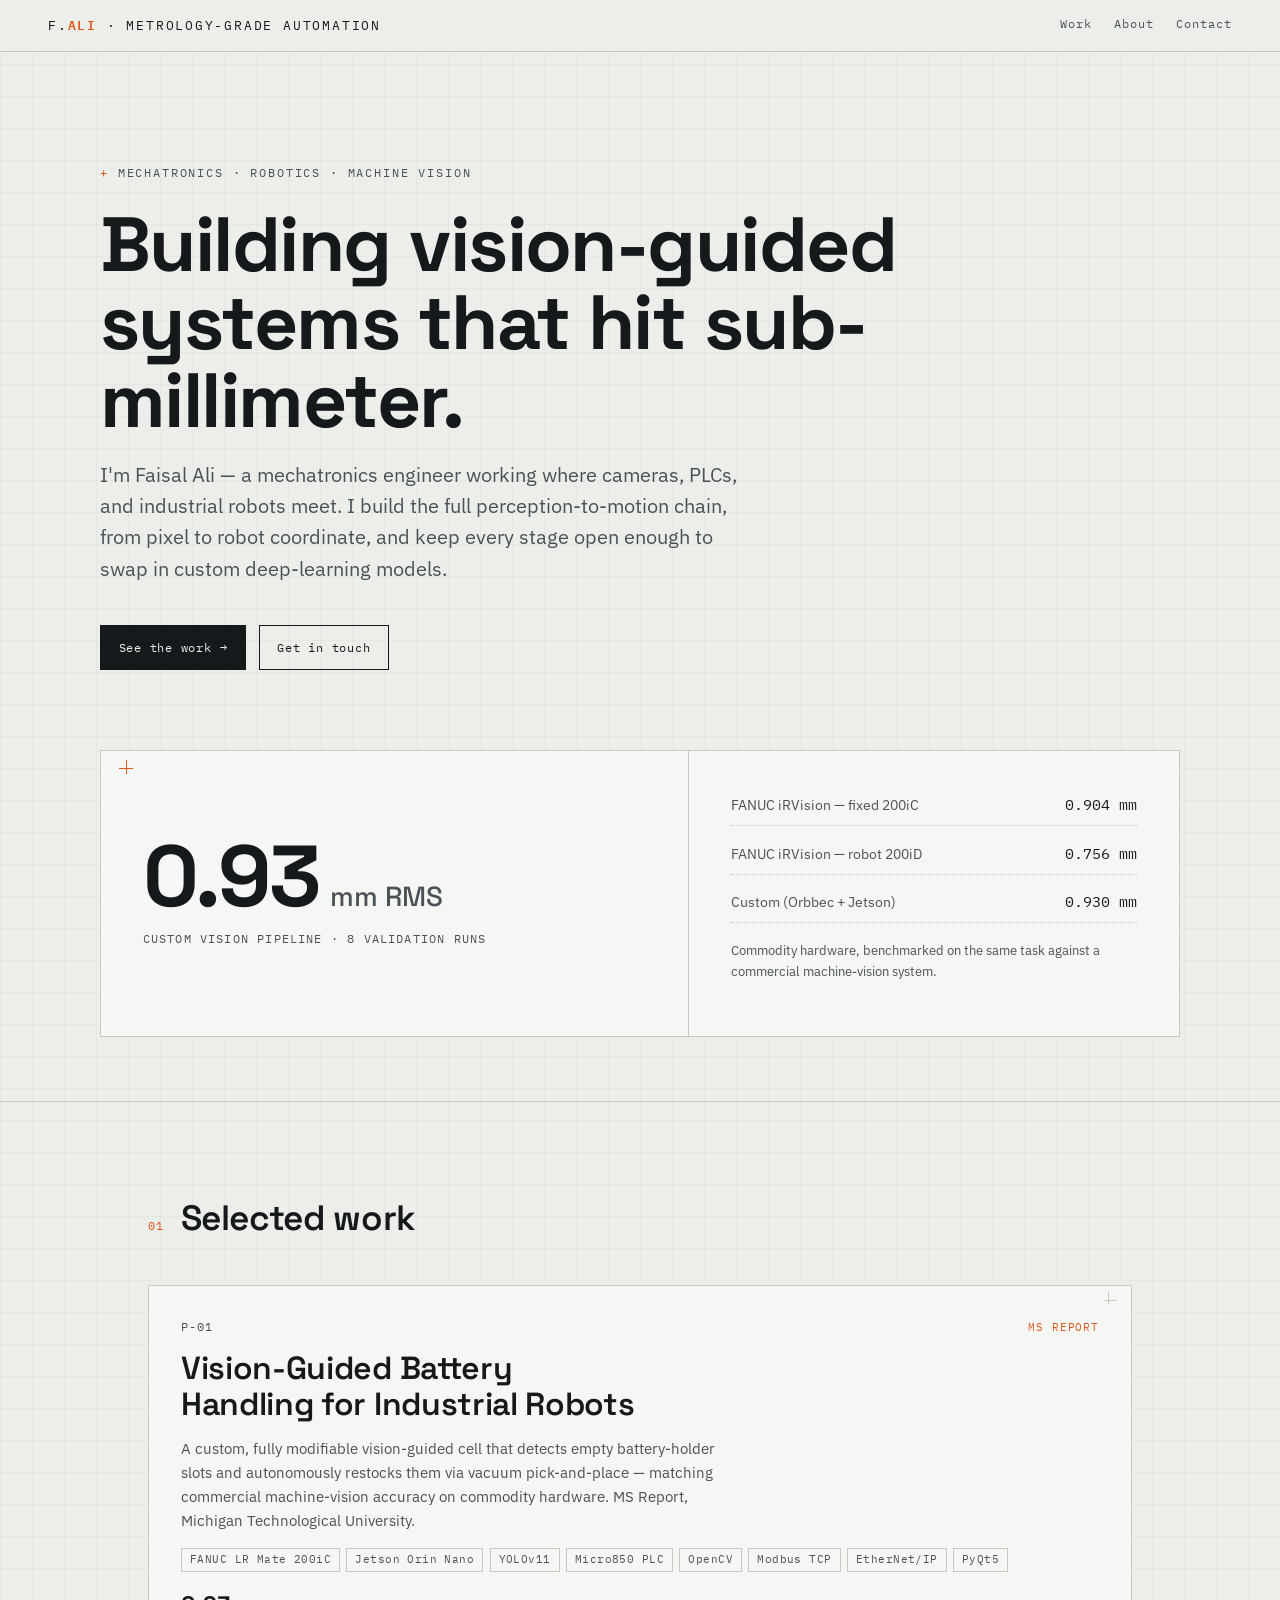
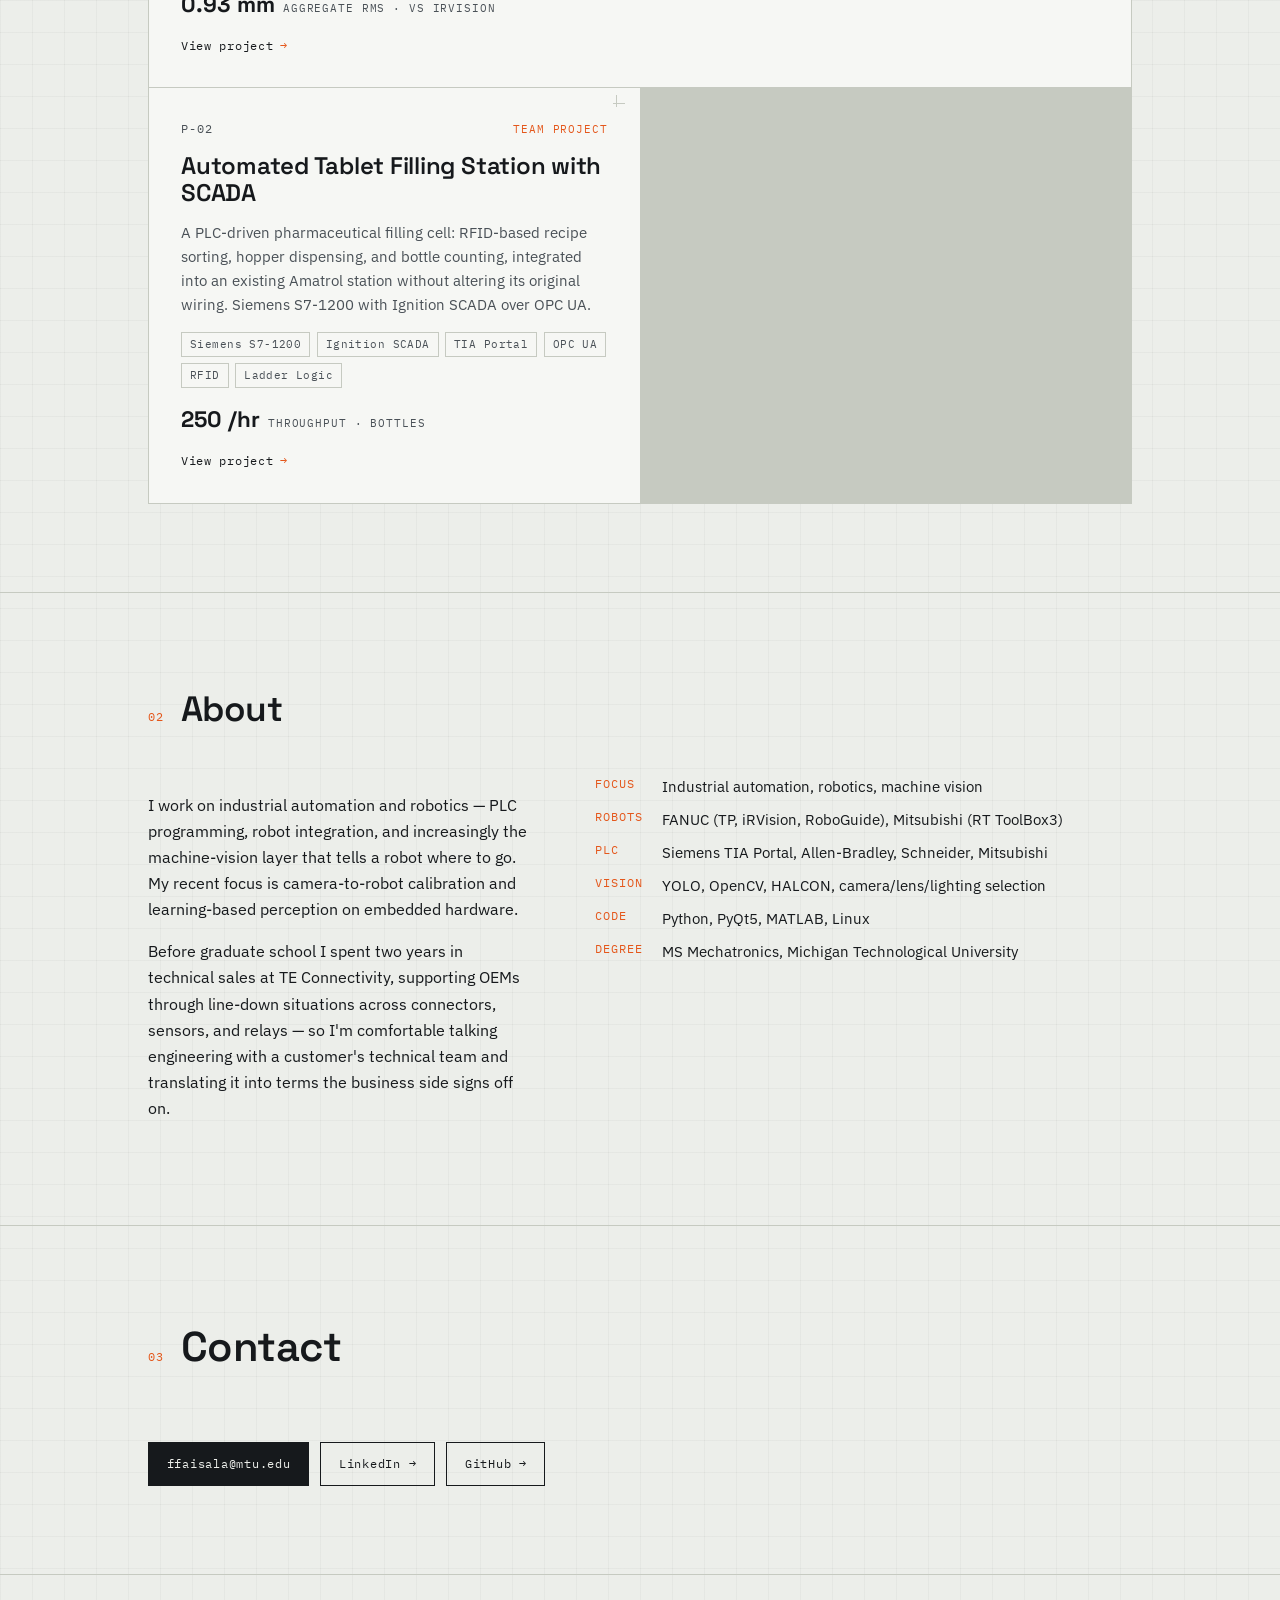
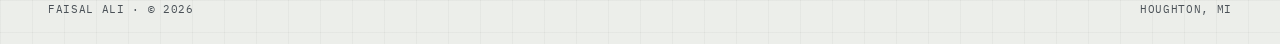
==== index.html @ 86707f30 "Add files via upload" ====
<!DOCTYPE html>
<html lang="en">
<head>
<meta charset="UTF-8">
<meta name="viewport" content="width=device-width, initial-scale=1.0">
<title>Faisal Ali — Automation &amp; Machine Vision Engineer</title>
<meta name="description" content="Faisal Ali — mechatronics engineer working in industrial automation, robotics, and machine vision. Projects, write-ups, and results.">
<link rel="preconnect" href="https://fonts.googleapis.com">
<link rel="preconnect" href="https://fonts.gstatic.com" crossorigin>
<link href="https://fonts.googleapis.com/css2?family=IBM+Plex+Mono:wght@400;500;600&family=IBM+Plex+Sans:wght@400;500;600&family=Space+Grotesk:wght@500;600;700&display=swap" rel="stylesheet">
<link rel="stylesheet" href="style.css">
</head>
<body>

<header class="topbar">
  <span class="mark">F.<b>ALI</b> · METROLOGY-GRADE AUTOMATION</span>
  <nav>
    <a href="#work">Work</a>
    <a href="#about">About</a>
    <a href="#contact">Contact</a>
  </nav>
</header>

<main>
  <!-- ============================ HERO ============================ -->
  <section class="hero wrap">
    <div class="label eyebrow"><span class="tick">+</span> MECHATRONICS · ROBOTICS · MACHINE VISION</div>
    <h1>Building vision-guided systems that hit sub-millimeter.</h1>
    <p class="lede">
      I'm Faisal Ali — a mechatronics engineer working where cameras, PLCs, and
      industrial robots meet. I build the full perception-to-motion chain, from
      pixel to robot coordinate, and keep every stage open enough to swap in
      custom deep-learning models.
    </p>
    <div class="hero-actions">
      <a class="btn primary" href="#work">See the work <span>&rarr;</span></a>
      <a class="btn" href="#contact">Get in touch</a>
    </div>

    <!-- metrology callout: the flagship result as a readout -->
    <div class="callout">
      <div class="figure">
        <div class="val">0.93<small>mm RMS</small></div>
        <div class="cap">Custom vision pipeline · 8 validation runs</div>
      </div>
      <div class="compare">
        <div class="row"><span class="k">FANUC iRVision — fixed 200iC</span><span class="v">0.904 mm</span></div>
        <div class="row"><span class="k">FANUC iRVision — robot 200iD</span><span class="v">0.756 mm</span></div>
        <div class="row"><span class="k">Custom (Orbbec + Jetson)</span><span class="v">0.930 mm</span></div>
        <p class="note">Commodity hardware, benchmarked on the same task against a commercial machine-vision system.</p>
      </div>
    </div>
  </section>

  <!-- ============================ WORK ============================ -->
  <section class="section" id="work">
    <div class="wrap">
      <div class="section-head">
        <span class="idx">01</span>
        <h2>Selected work</h2>
      </div>
      <div class="grid" id="project-grid"><!-- rendered by app.js --></div>
    </div>
  </section>

  <!-- ============================ ABOUT ============================ -->
  <section class="section" id="about">
    <div class="wrap">
      <div class="section-head">
        <span class="idx">02</span>
        <h2>About</h2>
      </div>
      <div class="about">
        <div class="who">
          <p>
            I work on industrial automation and robotics — PLC programming,
            robot integration, and increasingly the machine-vision layer that
            tells a robot where to go. My recent focus is camera-to-robot
            calibration and learning-based perception on embedded hardware.
          </p>
          <p>
            Before graduate school I spent two years in technical sales at TE
            Connectivity, supporting OEMs through line-down situations across
            connectors, sensors, and relays — so I'm comfortable talking
            engineering with a customer's technical team and translating it into
            terms the business side signs off on.
          </p>
        </div>
        <dl>
          <dt>Focus</dt><dd>Industrial automation, robotics, machine vision</dd>
          <dt>Robots</dt><dd>FANUC (TP, iRVision, RoboGuide), Mitsubishi (RT ToolBox3)</dd>
          <dt>PLC</dt><dd>Siemens TIA Portal, Allen-Bradley, Schneider, Mitsubishi</dd>
          <dt>Vision</dt><dd>YOLO, OpenCV, HALCON, camera/lens/lighting selection</dd>
          <dt>Code</dt><dd>Python, PyQt5, MATLAB, Linux</dd>
          <dt>Degree</dt><dd>MS Mechatronics, Michigan Technological University</dd>
        </dl>
      </div>
    </div>
  </section>

  <!-- ============================ CONTACT ============================ -->
  <section class="section contact" id="contact">
    <div class="wrap">
      <div class="section-head">
        <span class="idx">03</span>
        <h2>Contact</h2>
      </div>
      <div class="links">
        <a class="btn primary" href="mailto:ffaisala@mtu.edu">ffaisala@mtu.edu</a>
        <a class="btn" href="https://www.linkedin.com/in/faisalali0801" target="_blank" rel="noopener">LinkedIn &rarr;</a>
        <a class="btn" href="https://github.com/faisalali0801" target="_blank" rel="noopener">GitHub &rarr;</a>
      </div>
    </div>
  </section>
</main>

<footer class="foot">
  <span>FAISAL ALI · © 2026</span>
  <span>HOUGHTON, MI</span>
</footer>

<script src="app.js"></script>
</body>
</html>
---- style.css ----
/* =====================================================================
   Faisal Ali — Portfolio
   Design language: coordinate metrology. Calibration-grid ground,
   detected-feature crosshairs, monospace data readouts. One accent.
   ===================================================================== */

:root {
  --paper:      #ECEEEA;   /* cool engineering-paper ground */
  --paper-2:    #E3E6E0;   /* slightly deeper panel */
  --ink:        #16191C;   /* near-black text */
  --ink-soft:   #4A5157;   /* secondary text */
  --hair:       #C6CAC1;   /* hairline / grid rule */
  --signal:     #E4571B;   /* single accent — active/signal orange */
  --white:      #F6F7F4;

  --mono: "IBM Plex Mono", ui-monospace, "SFMono-Regular", Menlo, monospace;
  --sans: "IBM Plex Sans", system-ui, -apple-system, sans-serif;
  --display: "Space Grotesk", var(--sans);

  --wrap: 1080px;
  --gutter: clamp(1.25rem, 4vw, 3rem);
}

* { box-sizing: border-box; }

html { scroll-behavior: smooth; }
@media (prefers-reduced-motion: reduce) { html { scroll-behavior: auto; } }

body {
  margin: 0;
  font-family: var(--sans);
  color: var(--ink);
  background-color: var(--paper);
  /* calibration-grid ground: two hairline scales */
  background-image:
    linear-gradient(to right,  rgba(22,25,28,0.035) 1px, transparent 1px),
    linear-gradient(to bottom, rgba(22,25,28,0.035) 1px, transparent 1px);
  background-size: 32px 32px;
  line-height: 1.6;
  -webkit-font-smoothing: antialiased;
}

.wrap { max-width: var(--wrap); margin: 0 auto; padding: 0 var(--gutter); }

a { color: inherit; }

/* ---- utility: mono label / eyebrow ---- */
.label {
  font-family: var(--mono);
  font-size: 0.72rem;
  letter-spacing: 0.16em;
  text-transform: uppercase;
  color: var(--ink-soft);
}
.label .tick { color: var(--signal); }

/* =====================================================================
   TOP BAR
   ===================================================================== */
.topbar {
  position: sticky; top: 0; z-index: 50;
  display: flex; align-items: center; justify-content: space-between;
  padding: 0.9rem var(--gutter);
  border-bottom: 1px solid var(--hair);
  background: rgba(236,238,234,0.82);
  backdrop-filter: blur(6px);
}
.topbar .mark {
  font-family: var(--mono);
  font-size: 0.8rem; letter-spacing: 0.14em; text-transform: uppercase;
}
.topbar .mark b { color: var(--signal); font-weight: 600; }
.topbar nav { display: flex; gap: 1.4rem; }
.topbar nav a {
  font-family: var(--mono); font-size: 0.75rem;
  letter-spacing: 0.08em; text-decoration: none; color: var(--ink-soft);
  padding-bottom: 2px; border-bottom: 1px solid transparent;
}
.topbar nav a:hover { color: var(--ink); border-color: var(--signal); }
@media (max-width: 620px) { .topbar nav { display: none; } }

/* =====================================================================
   HERO — the thesis: sub-mm custom vision matching a commercial system
   ===================================================================== */
.hero { padding: clamp(3.5rem, 9vw, 7rem) 0 clamp(2.5rem, 6vw, 4rem); }
.hero .eyebrow { margin-bottom: 1.4rem; }
.hero h1 {
  font-family: var(--display);
  font-weight: 700;
  font-size: clamp(2.4rem, 6.4vw, 4.8rem);
  line-height: 1.02;
  letter-spacing: -0.02em;
  margin: 0 0 1.2rem;
  max-width: 16ch;
}
.hero .lede {
  font-size: clamp(1.02rem, 1.6vw, 1.22rem);
  color: var(--ink-soft);
  max-width: 54ch;
  margin: 0 0 2.6rem;
}
.hero-actions { display: flex; gap: 0.8rem; flex-wrap: wrap; }

.btn {
  font-family: var(--mono); font-size: 0.78rem;
  letter-spacing: 0.06em; text-decoration: none;
  padding: 0.7rem 1.1rem; border: 1px solid var(--ink);
  display: inline-flex; align-items: center; gap: 0.5rem;
  transition: background .15s ease, color .15s ease;
}
.btn:hover { background: var(--ink); color: var(--paper); }
.btn.primary { background: var(--ink); color: var(--paper); border-color: var(--ink); }
.btn.primary:hover { background: var(--signal); border-color: var(--signal); }

/* metrology callout: the flagship measurement, framed like a readout */
.callout {
  margin-top: clamp(3rem, 7vw, 5rem);
  border: 1px solid var(--hair);
  background: var(--white);
  display: grid;
  grid-template-columns: 1.2fr 1fr;
}
@media (max-width: 720px) { .callout { grid-template-columns: 1fr; } }

.callout .figure {
  position: relative;
  padding: clamp(1.6rem, 4vw, 2.6rem);
  border-right: 1px solid var(--hair);
  display: flex; flex-direction: column; justify-content: center;
  min-height: 210px;
}
@media (max-width: 720px) { .callout .figure { border-right: none; border-bottom: 1px solid var(--hair); } }

.callout .figure .val {
  font-family: var(--display); font-weight: 700;
  font-size: clamp(3.2rem, 9vw, 5.4rem); line-height: 0.9;
  letter-spacing: -0.03em;
}
.callout .figure .val small { font-size: 0.32em; font-weight: 500; color: var(--ink-soft); margin-left: 0.4em; letter-spacing: 0; }
.callout .figure .cap { font-family: var(--mono); font-size: 0.74rem; letter-spacing: 0.1em; text-transform: uppercase; color: var(--ink-soft); margin-top: 0.9rem; }

/* crosshair on the measurement, like a detected feature */
.callout .figure::before,
.callout .figure::after {
  content: ""; position: absolute; background: var(--signal);
}
.callout .figure::before { top: 1.1rem; left: 1.1rem; width: 14px; height: 1px; }
.callout .figure::after  { top: 0.6rem; left: 1.55rem; width: 1px; height: 14px; }

.callout .compare { padding: clamp(1.6rem, 4vw, 2.6rem); display: flex; flex-direction: column; justify-content: center; gap: 0.9rem; }
.callout .compare .row { display: flex; align-items: baseline; justify-content: space-between; gap: 1rem; border-bottom: 1px dotted var(--hair); padding-bottom: 0.55rem; }
.callout .compare .row:last-child { border-bottom: none; }
.callout .compare .row .k { font-size: 0.9rem; color: var(--ink-soft); }
.callout .compare .row .v { font-family: var(--mono); font-size: 0.95rem; }
.callout .compare .note { font-size: 0.8rem; color: var(--ink-soft); margin-top: 0.2rem; }

/* =====================================================================
   SECTION SCAFFOLD
   ===================================================================== */
.section { padding: clamp(3rem, 8vw, 5.5rem) 0; border-top: 1px solid var(--hair); }
.section-head { display: flex; align-items: baseline; gap: 1rem; margin-bottom: 2.4rem; }
.section-head .idx { font-family: var(--mono); font-size: 0.78rem; color: var(--signal); letter-spacing: 0.1em; }
.section-head h2 { font-family: var(--display); font-weight: 600; font-size: clamp(1.5rem, 3.4vw, 2.2rem); letter-spacing: -0.01em; margin: 0; }

/* =====================================================================
   PROJECT GRID  (rendered from app.js)
   ===================================================================== */
.grid { display: grid; grid-template-columns: repeat(2, 1fr); gap: 1px; background: var(--hair); border: 1px solid var(--hair); }
@media (max-width: 680px) { .grid { grid-template-columns: 1fr; } }

.card {
  position: relative;
  background: var(--white);
  padding: clamp(1.4rem, 3vw, 2rem);
  display: flex; flex-direction: column; gap: 0.9rem;
  text-decoration: none; color: inherit;
  min-height: 230px;
  transition: background .15s ease;
}
a.card:hover { background: var(--paper); }
.card.featured { grid-column: 1 / -1; }

/* corner crosshair ticks — detected-feature marker */
.card::before, .card::after {
  content: ""; position: absolute; top: 0.9rem; right: 0.9rem;
  background: var(--hair);
}
.card::before { width: 12px; height: 1px; }
.card::after  { top: 0.4rem; right: 1.4rem; width: 1px; height: 12px; }
a.card:hover::before, a.card:hover::after { background: var(--signal); }

.card .cardtop { display: flex; align-items: center; justify-content: space-between; gap: 1rem; }
.card .pid { font-family: var(--mono); font-size: 0.72rem; letter-spacing: 0.1em; color: var(--ink-soft); }
.card .status { font-family: var(--mono); font-size: 0.66rem; letter-spacing: 0.08em; text-transform: uppercase; color: var(--signal); }

.card h3 { font-family: var(--display); font-weight: 600; font-size: clamp(1.15rem, 2.4vw, 1.5rem); line-height: 1.12; margin: 0; letter-spacing: -0.01em; }
.card.featured h3 { font-size: clamp(1.4rem, 3.2vw, 2rem); max-width: 22ch; }
.card p { margin: 0; color: var(--ink-soft); font-size: 0.94rem; max-width: 60ch; }

.card .metric { margin-top: auto; display: flex; align-items: baseline; gap: 0.5rem; }
.card .metric .m-val { font-family: var(--display); font-weight: 700; font-size: 1.4rem; }
.card .metric .m-lab { font-family: var(--mono); font-size: 0.68rem; letter-spacing: 0.08em; text-transform: uppercase; color: var(--ink-soft); }

.tags { display: flex; flex-wrap: wrap; gap: 0.4rem; }
.tags span { font-family: var(--mono); font-size: 0.66rem; letter-spacing: 0.04em; color: var(--ink-soft); border: 1px solid var(--hair); padding: 0.18rem 0.5rem; }

.card .go { font-family: var(--mono); font-size: 0.72rem; letter-spacing: 0.06em; color: var(--ink); display: inline-flex; align-items: center; gap: 0.4rem; }
.card .go .arw { color: var(--signal); transition: transform .15s ease; }
a.card:hover .go .arw { transform: translateX(4px); }

/* reveal on scroll */
.reveal { opacity: 0; transform: translateY(14px); transition: opacity .5s ease, transform .5s ease; }
.reveal.in { opacity: 1; transform: none; }
@media (prefers-reduced-motion: reduce) { .reveal { opacity: 1; transform: none; transition: none; } }

/* =====================================================================
   ABOUT
   ===================================================================== */
.about { display: grid; grid-template-columns: 1fr 1.4fr; gap: clamp(1.5rem, 5vw, 4rem); }
@media (max-width: 720px) { .about { grid-template-columns: 1fr; } }
.about .who p { font-size: 1.02rem; }
.about .who p + p { margin-top: 1rem; }
.about dl { margin: 0; display: grid; grid-template-columns: auto 1fr; gap: 0.55rem 1.2rem; align-content: start; }
.about dt { font-family: var(--mono); font-size: 0.72rem; letter-spacing: 0.08em; text-transform: uppercase; color: var(--signal); white-space: nowrap; }
.about dd { margin: 0; font-size: 0.94rem; }

/* =====================================================================
   CONTACT / FOOTER
   ===================================================================== */
.contact { text-align: left; }
.contact h2 { font-family: var(--display); font-weight: 600; font-size: clamp(1.6rem, 4vw, 2.6rem); margin: 0 0 1.4rem; letter-spacing: -0.01em; }
.contact .links { display: flex; flex-wrap: wrap; gap: 0.7rem; }

footer.foot { border-top: 1px solid var(--hair); padding: 1.6rem var(--gutter); display: flex; justify-content: space-between; flex-wrap: wrap; gap: 0.6rem; }
footer.foot span { font-family: var(--mono); font-size: 0.7rem; letter-spacing: 0.06em; color: var(--ink-soft); }

/* =====================================================================
   PROJECT DETAIL PAGE
   ===================================================================== */
.detail-hero { padding: clamp(3rem, 8vw, 5rem) 0 clamp(1.5rem, 4vw, 2.5rem); }
.back { font-family: var(--mono); font-size: 0.74rem; letter-spacing: 0.06em; text-decoration: none; color: var(--ink-soft); display: inline-flex; gap: 0.4rem; align-items: center; margin-bottom: 2rem; }
.back:hover { color: var(--signal); }
.detail-hero h1 { font-family: var(--display); font-weight: 700; font-size: clamp(2rem, 5.4vw, 3.6rem); line-height: 1.04; letter-spacing: -0.02em; margin: 0.6rem 0 1rem; max-width: 20ch; }
.detail-hero .sub { font-size: clamp(1rem, 1.6vw, 1.18rem); color: var(--ink-soft); max-width: 60ch; }

.specbar { display: grid; grid-template-columns: repeat(4, 1fr); gap: 1px; background: var(--hair); border: 1px solid var(--hair); margin: 2.4rem 0; }
@media (max-width: 620px) { .specbar { grid-template-columns: repeat(2, 1fr); } }
.specbar .cell { background: var(--white); padding: 1.1rem 1.2rem; }
.specbar .cell .k { font-family: var(--mono); font-size: 0.66rem; letter-spacing: 0.08em; text-transform: uppercase; color: var(--ink-soft); display: block; margin-bottom: 0.4rem; }
.specbar .cell .v { font-family: var(--display); font-weight: 600; font-size: 1.15rem; }

.prose { max-width: 68ch; }
.prose h2 { font-family: var(--display); font-weight: 600; font-size: clamp(1.3rem, 3vw, 1.7rem); letter-spacing: -0.01em; margin: 2.6rem 0 0.9rem; display: flex; align-items: baseline; gap: 0.7rem; }
.prose h2 .n { font-family: var(--mono); font-size: 0.72rem; color: var(--signal); }
.prose p { margin: 0 0 1rem; color: #23282d; }
.prose ul { margin: 0 0 1rem; padding-left: 0; list-style: none; }
.prose ul li { position: relative; padding-left: 1.4rem; margin-bottom: 0.6rem; color: #23282d; }
.prose ul li::before { content: "+"; position: absolute; left: 0; color: var(--signal); font-family: var(--mono); }
.prose .stack { font-family: var(--mono); font-size: 0.9rem; background: var(--white); border: 1px solid var(--hair); padding: 1rem 1.2rem; overflow-x: auto; white-space: pre-wrap; }
.prose strong { font-weight: 600; }

.detail-foot { margin-top: 3rem; }
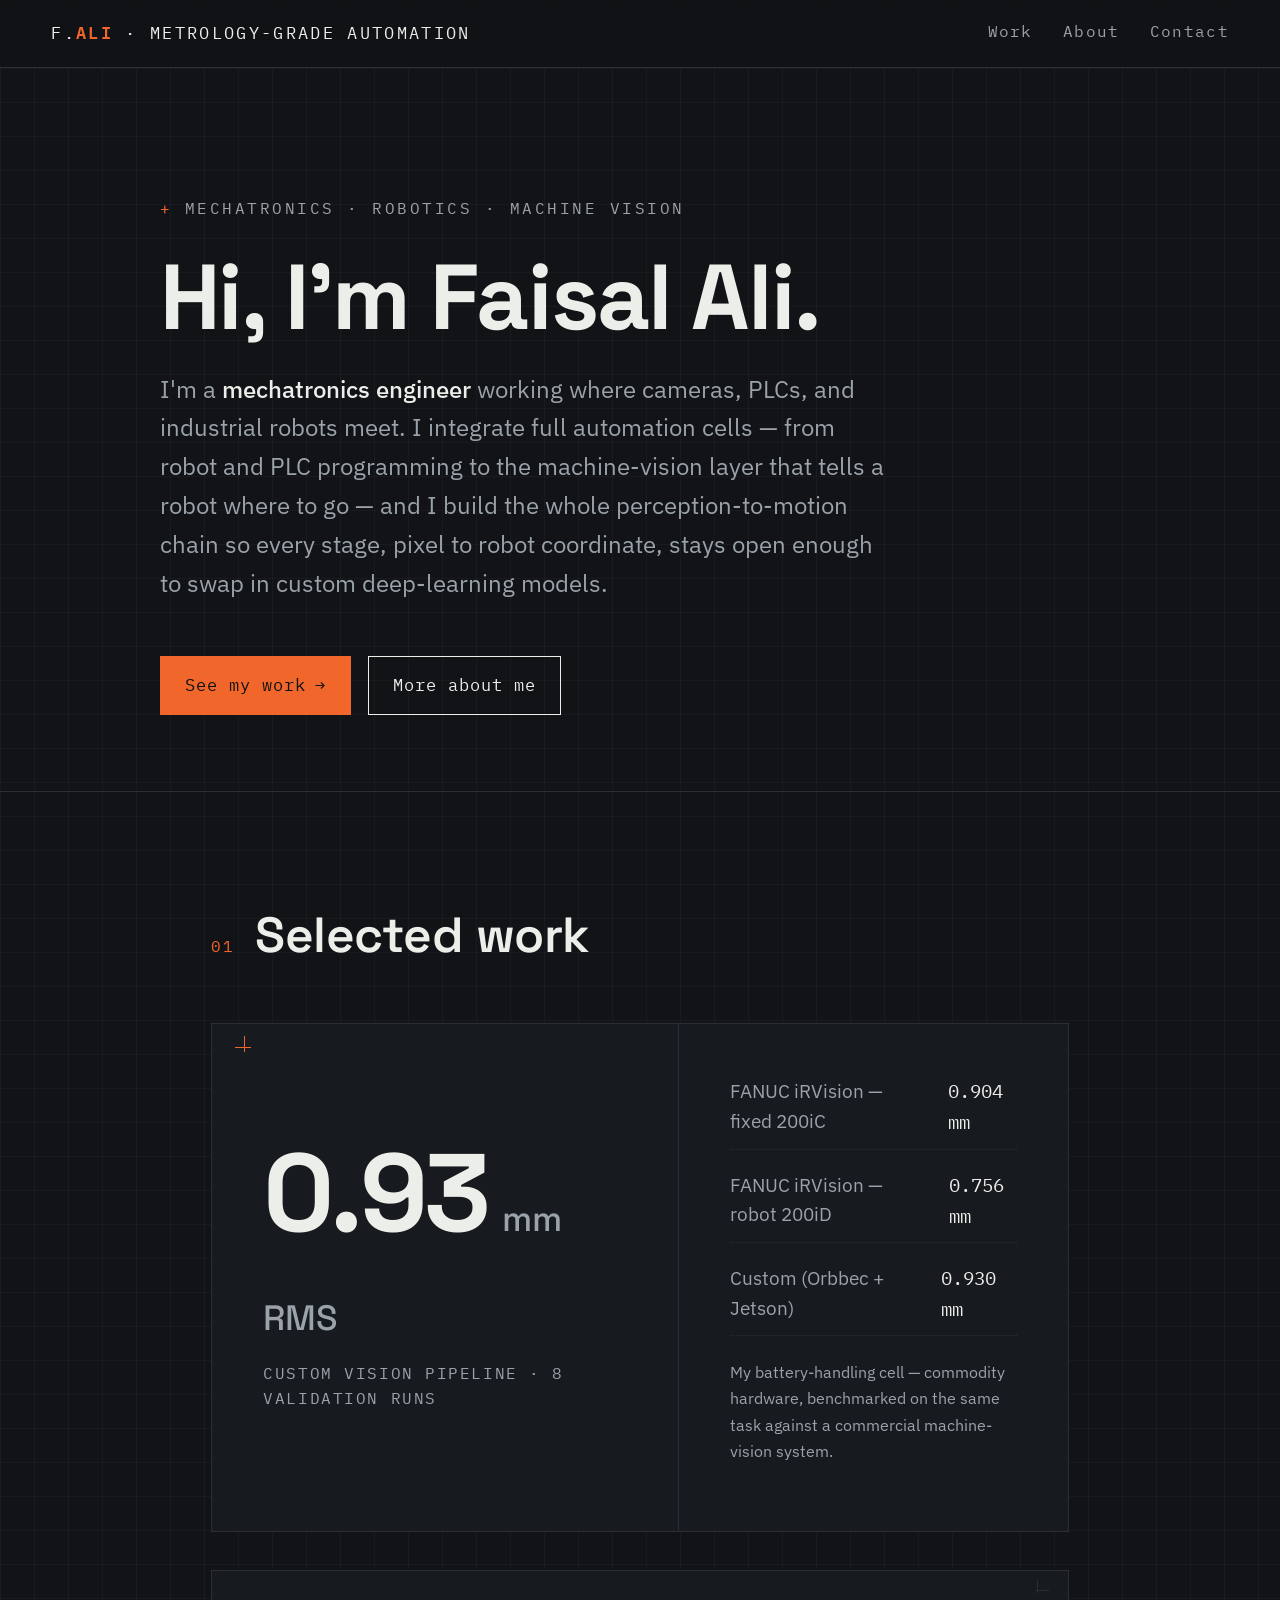
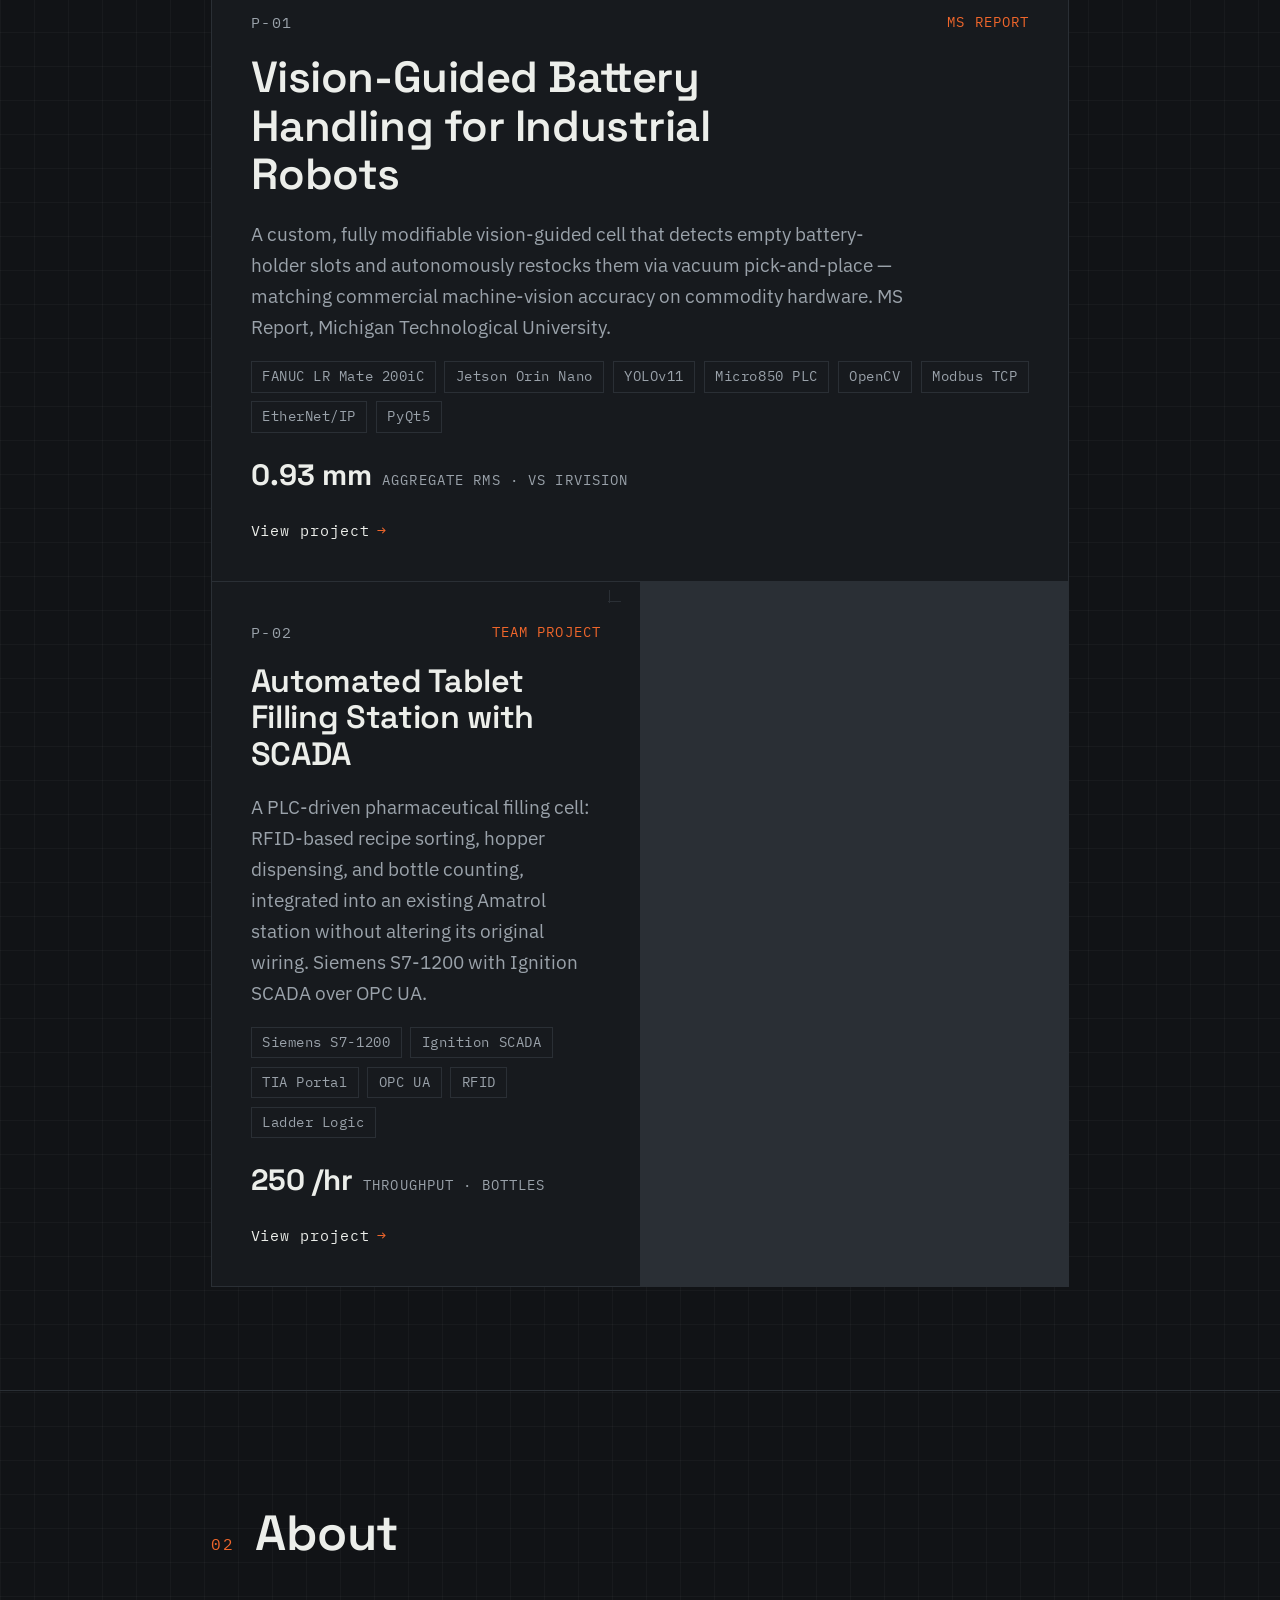
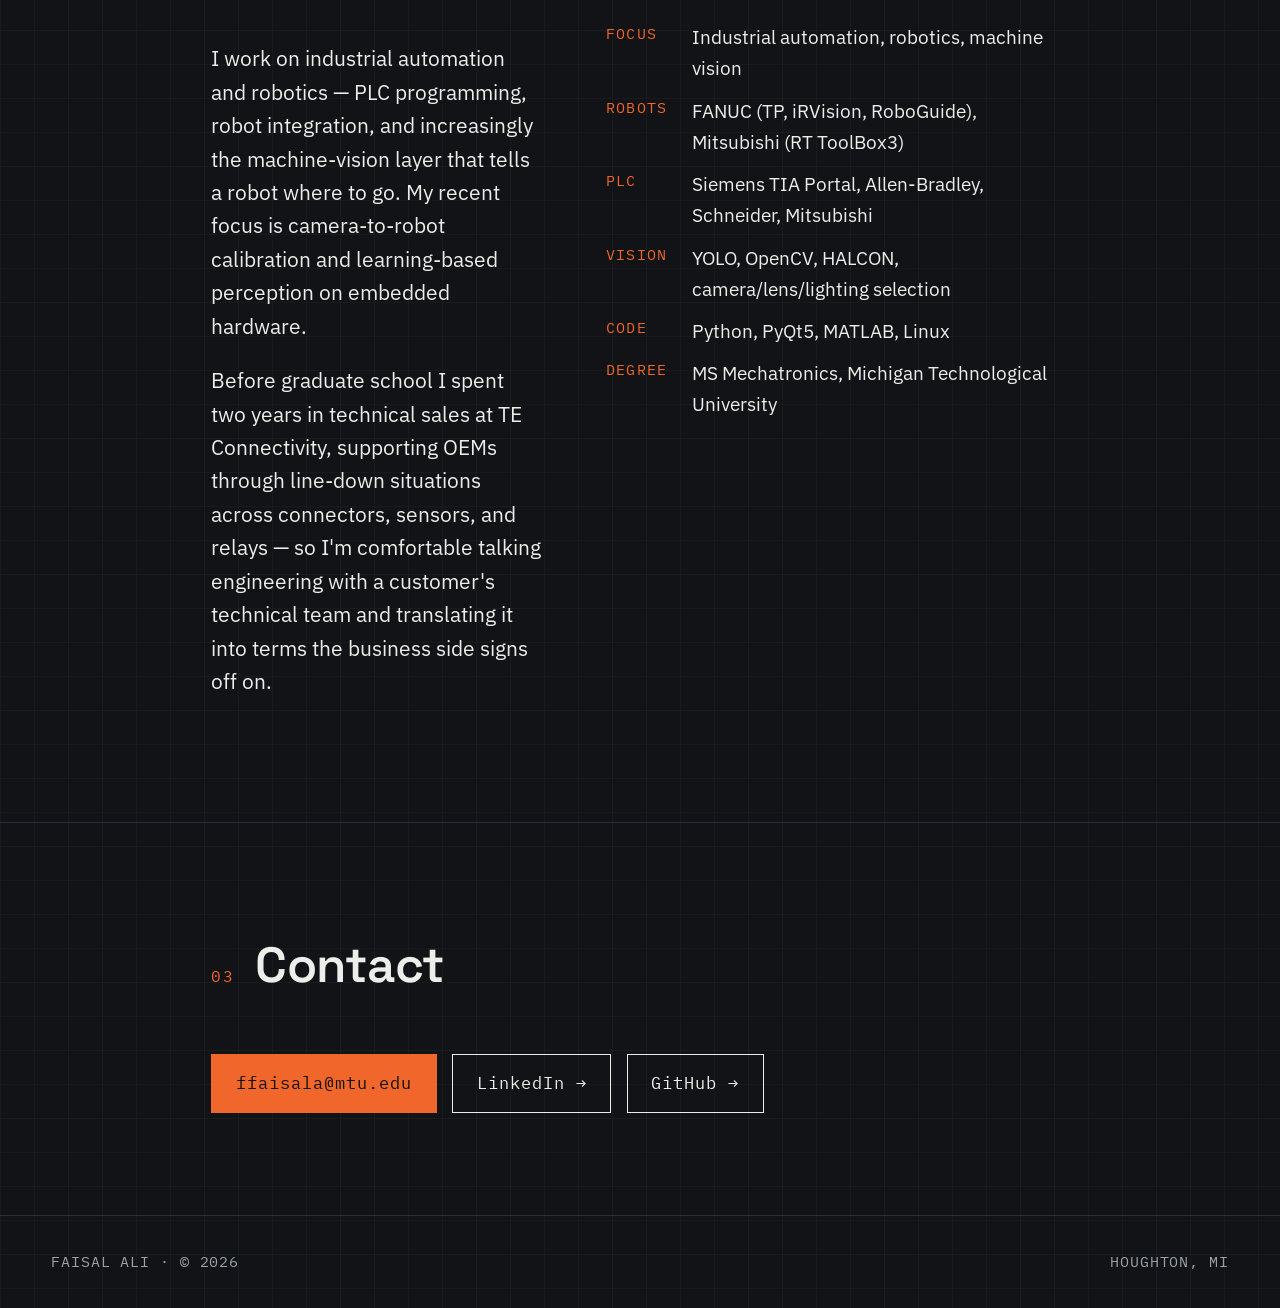
==== commit 1928938a: "Add files via upload" ====
--- a/index.html
+++ b/index.html
@@ -22,33 +22,20 @@
 </header>
 
 <main>
-  <!-- ============================ HERO ============================ -->
+  <!-- ============================ HERO — about me first ============================ -->
   <section class="hero wrap">
     <div class="label eyebrow"><span class="tick">+</span> MECHATRONICS · ROBOTICS · MACHINE VISION</div>
-    <h1>Building vision-guided systems that hit sub-millimeter.</h1>
+    <h1>Hi, I'm Faisal Ali.</h1>
     <p class="lede">
-      I'm Faisal Ali — a mechatronics engineer working where cameras, PLCs, and
-      industrial robots meet. I build the full perception-to-motion chain, from
-      pixel to robot coordinate, and keep every stage open enough to swap in
-      custom deep-learning models.
+      I'm a <strong>mechatronics engineer</strong> working where cameras, PLCs, and
+      industrial robots meet. I integrate full automation cells — from robot and
+      PLC programming to the machine-vision layer that tells a robot where to go —
+      and I build the whole perception-to-motion chain so every stage, pixel to
+      robot coordinate, stays open enough to swap in custom deep-learning models.
     </p>
     <div class="hero-actions">
-      <a class="btn primary" href="#work">See the work <span>&rarr;</span></a>
-      <a class="btn" href="#contact">Get in touch</a>
-    </div>
-
-    <!-- metrology callout: the flagship result as a readout -->
-    <div class="callout">
-      <div class="figure">
-        <div class="val">0.93<small>mm RMS</small></div>
-        <div class="cap">Custom vision pipeline · 8 validation runs</div>
-      </div>
-      <div class="compare">
-        <div class="row"><span class="k">FANUC iRVision — fixed 200iC</span><span class="v">0.904 mm</span></div>
-        <div class="row"><span class="k">FANUC iRVision — robot 200iD</span><span class="v">0.756 mm</span></div>
-        <div class="row"><span class="k">Custom (Orbbec + Jetson)</span><span class="v">0.930 mm</span></div>
-        <p class="note">Commodity hardware, benchmarked on the same task against a commercial machine-vision system.</p>
-      </div>
+      <a class="btn primary" href="#work">See my work <span>&rarr;</span></a>
+      <a class="btn" href="#about">More about me</a>
     </div>
   </section>
 
@@ -59,6 +46,21 @@
         <span class="idx">01</span>
         <h2>Selected work</h2>
       </div>
+
+      <!-- flagship result, framed as a metrology readout -->
+      <div class="callout" style="margin-bottom:2rem;">
+        <div class="figure">
+          <div class="val">0.93<small>mm RMS</small></div>
+          <div class="cap">Custom vision pipeline · 8 validation runs</div>
+        </div>
+        <div class="compare">
+          <div class="row"><span class="k">FANUC iRVision — fixed 200iC</span><span class="v">0.904 mm</span></div>
+          <div class="row"><span class="k">FANUC iRVision — robot 200iD</span><span class="v">0.756 mm</span></div>
+          <div class="row"><span class="k">Custom (Orbbec + Jetson)</span><span class="v">0.930 mm</span></div>
+          <p class="note">My battery-handling cell — commodity hardware, benchmarked on the same task against a commercial machine-vision system.</p>
+        </div>
+      </div>
+
       <div class="grid" id="project-grid"><!-- rendered by app.js --></div>
     </div>
   </section>
@@ -108,7 +110,7 @@
       <div class="links">
         <a class="btn primary" href="mailto:ffaisala@mtu.edu">ffaisala@mtu.edu</a>
         <a class="btn" href="https://www.linkedin.com/in/faisalali0801" target="_blank" rel="noopener">LinkedIn &rarr;</a>
-        <a class="btn" href="https://github.com/faisalali0801" target="_blank" rel="noopener">GitHub &rarr;</a>
+        <a class="btn" href="https://github.com/a782f" target="_blank" rel="noopener">GitHub &rarr;</a>
       </div>
     </div>
   </section>
--- a/style.css
+++ b/style.css
@@ -1,29 +1,32 @@
 /* =====================================================================
-   Faisal Ali — Portfolio
+   Faisal Ali — Portfolio  (DARK THEME)
    Design language: coordinate metrology. Calibration-grid ground,
    detected-feature crosshairs, monospace data readouts. One accent.
    ===================================================================== */
 
 :root {
-  --paper:      #ECEEEA;   /* cool engineering-paper ground */
-  --paper-2:    #E3E6E0;   /* slightly deeper panel */
-  --ink:        #16191C;   /* near-black text */
-  --ink-soft:   #4A5157;   /* secondary text */
-  --hair:       #C6CAC1;   /* hairline / grid rule */
-  --signal:     #E4571B;   /* single accent — active/signal orange */
-  --white:      #F6F7F4;
+  --paper:      #111316;   /* near-black ground */
+  --paper-2:    #171A1E;   /* slightly lighter panel */
+  --ink:        #ECEEEA;   /* light text */
+  --ink-soft:   #9AA2AA;   /* secondary text */
+  --hair:       #2A2F35;   /* hairline / grid rule */
+  --signal:     #F0662B;   /* single accent — active/signal orange */
+  --white:      #171A1E;   /* panel/card surface (dark) */
 
   --mono: "IBM Plex Mono", ui-monospace, "SFMono-Regular", Menlo, monospace;
   --sans: "IBM Plex Sans", system-ui, -apple-system, sans-serif;
   --display: "Space Grotesk", var(--sans);
 
-  --wrap: 1080px;
+  --wrap: 960px;                 /* narrower -> content reads larger */
   --gutter: clamp(1.25rem, 4vw, 3rem);
 }
 
 * { box-sizing: border-box; }
 
-html { scroll-behavior: smooth; }
+html {
+  font-size: 19px;               /* base bump -> everything scales up */
+  scroll-behavior: smooth;
+}
 @media (prefers-reduced-motion: reduce) { html { scroll-behavior: auto; } }
 
 body {
@@ -31,11 +34,11 @@
   font-family: var(--sans);
   color: var(--ink);
   background-color: var(--paper);
-  /* calibration-grid ground: two hairline scales */
+  /* calibration-grid ground: hairline scales (light lines on dark) */
   background-image:
-    linear-gradient(to right,  rgba(22,25,28,0.035) 1px, transparent 1px),
-    linear-gradient(to bottom, rgba(22,25,28,0.035) 1px, transparent 1px);
-  background-size: 32px 32px;
+    linear-gradient(to right,  rgba(255,255,255,0.030) 1px, transparent 1px),
+    linear-gradient(to bottom, rgba(255,255,255,0.030) 1px, transparent 1px);
+  background-size: 34px 34px;
   line-height: 1.6;
   -webkit-font-smoothing: antialiased;
 }
@@ -47,7 +50,7 @@
 /* ---- utility: mono label / eyebrow ---- */
 .label {
   font-family: var(--mono);
-  font-size: 0.72rem;
+  font-size: 0.82rem;
   letter-spacing: 0.16em;
   text-transform: uppercase;
   color: var(--ink-soft);
@@ -60,19 +63,19 @@
 .topbar {
   position: sticky; top: 0; z-index: 50;
   display: flex; align-items: center; justify-content: space-between;
-  padding: 0.9rem var(--gutter);
+  padding: 1rem var(--gutter);
   border-bottom: 1px solid var(--hair);
-  background: rgba(236,238,234,0.82);
+  background: rgba(17,19,22,0.85);
   backdrop-filter: blur(6px);
 }
 .topbar .mark {
   font-family: var(--mono);
-  font-size: 0.8rem; letter-spacing: 0.14em; text-transform: uppercase;
+  font-size: 0.88rem; letter-spacing: 0.14em; text-transform: uppercase;
 }
 .topbar .mark b { color: var(--signal); font-weight: 600; }
-.topbar nav { display: flex; gap: 1.4rem; }
+.topbar nav { display: flex; gap: 1.6rem; }
 .topbar nav a {
-  font-family: var(--mono); font-size: 0.75rem;
+  font-family: var(--mono); font-size: 0.84rem;
   letter-spacing: 0.08em; text-decoration: none; color: var(--ink-soft);
   padding-bottom: 2px; border-bottom: 1px solid transparent;
 }
@@ -80,41 +83,41 @@
 @media (max-width: 620px) { .topbar nav { display: none; } }
 
 /* =====================================================================
-   HERO — the thesis: sub-mm custom vision matching a commercial system
-   ===================================================================== */
-.hero { padding: clamp(3.5rem, 9vw, 7rem) 0 clamp(2.5rem, 6vw, 4rem); }
-.hero .eyebrow { margin-bottom: 1.4rem; }
+   HERO — leads with WHO, not the project
+   ===================================================================== */
+.hero { padding: clamp(4rem, 10vw, 8rem) 0 clamp(2.5rem, 6vw, 4rem); }
+.hero .eyebrow { margin-bottom: 1.6rem; }
 .hero h1 {
   font-family: var(--display);
   font-weight: 700;
-  font-size: clamp(2.4rem, 6.4vw, 4.8rem);
-  line-height: 1.02;
+  font-size: clamp(2.9rem, 7.2vw, 5.6rem);
+  line-height: 1.0;
   letter-spacing: -0.02em;
-  margin: 0 0 1.2rem;
-  max-width: 16ch;
+  margin: 0 0 1.4rem;
+  max-width: 15ch;
 }
 .hero .lede {
-  font-size: clamp(1.02rem, 1.6vw, 1.22rem);
+  font-size: clamp(1.18rem, 1.9vw, 1.42rem);
   color: var(--ink-soft);
-  max-width: 54ch;
-  margin: 0 0 2.6rem;
-}
-.hero-actions { display: flex; gap: 0.8rem; flex-wrap: wrap; }
+  max-width: 52ch;
+  margin: 0 0 2.8rem;
+}
+.hero .lede strong { color: var(--ink); font-weight: 500; }
+.hero-actions { display: flex; gap: 0.9rem; flex-wrap: wrap; }
 
 .btn {
-  font-family: var(--mono); font-size: 0.78rem;
+  font-family: var(--mono); font-size: 0.88rem;
   letter-spacing: 0.06em; text-decoration: none;
-  padding: 0.7rem 1.1rem; border: 1px solid var(--ink);
+  padding: 0.8rem 1.25rem; border: 1px solid var(--ink);
   display: inline-flex; align-items: center; gap: 0.5rem;
-  transition: background .15s ease, color .15s ease;
+  transition: background .15s ease, color .15s ease, border-color .15s ease;
 }
 .btn:hover { background: var(--ink); color: var(--paper); }
-.btn.primary { background: var(--ink); color: var(--paper); border-color: var(--ink); }
-.btn.primary:hover { background: var(--signal); border-color: var(--signal); }
+.btn.primary { background: var(--signal); color: #10120f; border-color: var(--signal); }
+.btn.primary:hover { background: var(--ink); border-color: var(--ink); color: var(--paper); }
 
 /* metrology callout: the flagship measurement, framed like a readout */
 .callout {
-  margin-top: clamp(3rem, 7vw, 5rem);
   border: 1px solid var(--hair);
   background: var(--white);
   display: grid;
@@ -124,43 +127,46 @@
 
 .callout .figure {
   position: relative;
-  padding: clamp(1.6rem, 4vw, 2.6rem);
+  padding: clamp(1.8rem, 4vw, 2.8rem);
   border-right: 1px solid var(--hair);
   display: flex; flex-direction: column; justify-content: center;
-  min-height: 210px;
+  min-height: 220px;
 }
 @media (max-width: 720px) { .callout .figure { border-right: none; border-bottom: 1px solid var(--hair); } }
 
 .callout .figure .val {
   font-family: var(--display); font-weight: 700;
-  font-size: clamp(3.2rem, 9vw, 5.4rem); line-height: 0.9;
+  font-size: clamp(3.6rem, 9.5vw, 5.8rem); line-height: 0.9;
   letter-spacing: -0.03em;
 }
 .callout .figure .val small { font-size: 0.32em; font-weight: 500; color: var(--ink-soft); margin-left: 0.4em; letter-spacing: 0; }
-.callout .figure .cap { font-family: var(--mono); font-size: 0.74rem; letter-spacing: 0.1em; text-transform: uppercase; color: var(--ink-soft); margin-top: 0.9rem; }
+.callout .figure .cap { font-family: var(--mono); font-size: 0.82rem; letter-spacing: 0.1em; text-transform: uppercase; color: var(--ink-soft); margin-top: 1rem; }
 
 /* crosshair on the measurement, like a detected feature */
 .callout .figure::before,
 .callout .figure::after {
   content: ""; position: absolute; background: var(--signal);
 }
-.callout .figure::before { top: 1.1rem; left: 1.1rem; width: 14px; height: 1px; }
-.callout .figure::after  { top: 0.6rem; left: 1.55rem; width: 1px; height: 14px; }
-
-.callout .compare { padding: clamp(1.6rem, 4vw, 2.6rem); display: flex; flex-direction: column; justify-content: center; gap: 0.9rem; }
-.callout .compare .row { display: flex; align-items: baseline; justify-content: space-between; gap: 1rem; border-bottom: 1px dotted var(--hair); padding-bottom: 0.55rem; }
+.callout .figure::before { top: 1.2rem; left: 1.2rem; width: 16px; height: 1px; }
+.callout .figure::after  { top: 0.62rem; left: 1.7rem; width: 1px; height: 16px; }
+
+.callout .compare { padding: clamp(1.8rem, 4vw, 2.8rem); display: flex; flex-direction: column; justify-content: center; gap: 1rem; }
+.callout .compare .row { display: flex; align-items: baseline; justify-content: space-between; gap: 1rem; border-bottom: 1px dotted var(--hair); padding-bottom: 0.6rem; }
 .callout .compare .row:last-child { border-bottom: none; }
-.callout .compare .row .k { font-size: 0.9rem; color: var(--ink-soft); }
-.callout .compare .row .v { font-family: var(--mono); font-size: 0.95rem; }
-.callout .compare .note { font-size: 0.8rem; color: var(--ink-soft); margin-top: 0.2rem; }
+.callout .compare .row .k { font-size: 0.98rem; color: var(--ink-soft); }
+.callout .compare .row .v { font-family: var(--mono); font-size: 1.02rem; }
+.callout .compare .note { font-size: 0.86rem; color: var(--ink-soft); margin-top: 0.2rem; }
 
 /* =====================================================================
    SECTION SCAFFOLD
    ===================================================================== */
 .section { padding: clamp(3rem, 8vw, 5.5rem) 0; border-top: 1px solid var(--hair); }
-.section-head { display: flex; align-items: baseline; gap: 1rem; margin-bottom: 2.4rem; }
-.section-head .idx { font-family: var(--mono); font-size: 0.78rem; color: var(--signal); letter-spacing: 0.1em; }
-.section-head h2 { font-family: var(--display); font-weight: 600; font-size: clamp(1.5rem, 3.4vw, 2.2rem); letter-spacing: -0.01em; margin: 0; }
+.section-head { display: flex; align-items: baseline; gap: 1.1rem; margin-bottom: 2.6rem; }
+.section-head .idx { font-family: var(--mono); font-size: 0.86rem; color: var(--signal); letter-spacing: 0.1em; }
+.section-head h2 { font-family: var(--display); font-weight: 600; font-size: clamp(1.8rem, 4vw, 2.6rem); letter-spacing: -0.01em; margin: 0; }
+
+/* callout when used as its own band above the work grid */
+.callout-band { padding-top: 0; }
 
 /* =====================================================================
    PROJECT GRID  (rendered from app.js)
@@ -171,40 +177,40 @@
 .card {
   position: relative;
   background: var(--white);
-  padding: clamp(1.4rem, 3vw, 2rem);
-  display: flex; flex-direction: column; gap: 0.9rem;
+  padding: clamp(1.6rem, 3vw, 2.2rem);
+  display: flex; flex-direction: column; gap: 1rem;
   text-decoration: none; color: inherit;
-  min-height: 230px;
+  min-height: 240px;
   transition: background .15s ease;
 }
-a.card:hover { background: var(--paper); }
+a.card:hover { background: var(--paper-2); }
 .card.featured { grid-column: 1 / -1; }
 
 /* corner crosshair ticks — detected-feature marker */
 .card::before, .card::after {
-  content: ""; position: absolute; top: 0.9rem; right: 0.9rem;
+  content: ""; position: absolute; top: 1rem; right: 1rem;
   background: var(--hair);
 }
-.card::before { width: 12px; height: 1px; }
-.card::after  { top: 0.4rem; right: 1.4rem; width: 1px; height: 12px; }
+.card::before { width: 13px; height: 1px; }
+.card::after  { top: 0.44rem; right: 1.55rem; width: 1px; height: 13px; }
 a.card:hover::before, a.card:hover::after { background: var(--signal); }
 
 .card .cardtop { display: flex; align-items: center; justify-content: space-between; gap: 1rem; }
-.card .pid { font-family: var(--mono); font-size: 0.72rem; letter-spacing: 0.1em; color: var(--ink-soft); }
-.card .status { font-family: var(--mono); font-size: 0.66rem; letter-spacing: 0.08em; text-transform: uppercase; color: var(--signal); }
-
-.card h3 { font-family: var(--display); font-weight: 600; font-size: clamp(1.15rem, 2.4vw, 1.5rem); line-height: 1.12; margin: 0; letter-spacing: -0.01em; }
-.card.featured h3 { font-size: clamp(1.4rem, 3.2vw, 2rem); max-width: 22ch; }
-.card p { margin: 0; color: var(--ink-soft); font-size: 0.94rem; max-width: 60ch; }
-
-.card .metric { margin-top: auto; display: flex; align-items: baseline; gap: 0.5rem; }
-.card .metric .m-val { font-family: var(--display); font-weight: 700; font-size: 1.4rem; }
-.card .metric .m-lab { font-family: var(--mono); font-size: 0.68rem; letter-spacing: 0.08em; text-transform: uppercase; color: var(--ink-soft); }
-
-.tags { display: flex; flex-wrap: wrap; gap: 0.4rem; }
-.tags span { font-family: var(--mono); font-size: 0.66rem; letter-spacing: 0.04em; color: var(--ink-soft); border: 1px solid var(--hair); padding: 0.18rem 0.5rem; }
-
-.card .go { font-family: var(--mono); font-size: 0.72rem; letter-spacing: 0.06em; color: var(--ink); display: inline-flex; align-items: center; gap: 0.4rem; }
+.card .pid { font-family: var(--mono); font-size: 0.8rem; letter-spacing: 0.1em; color: var(--ink-soft); }
+.card .status { font-family: var(--mono); font-size: 0.74rem; letter-spacing: 0.08em; text-transform: uppercase; color: var(--signal); }
+
+.card h3 { font-family: var(--display); font-weight: 600; font-size: clamp(1.35rem, 2.6vw, 1.7rem); line-height: 1.12; margin: 0; letter-spacing: -0.01em; }
+.card.featured h3 { font-size: clamp(1.7rem, 3.4vw, 2.3rem); max-width: 22ch; }
+.card p { margin: 0; color: var(--ink-soft); font-size: 1.02rem; max-width: 60ch; }
+
+.card .metric { margin-top: auto; display: flex; align-items: baseline; gap: 0.55rem; }
+.card .metric .m-val { font-family: var(--display); font-weight: 700; font-size: 1.55rem; }
+.card .metric .m-lab { font-family: var(--mono); font-size: 0.74rem; letter-spacing: 0.08em; text-transform: uppercase; color: var(--ink-soft); }
+
+.tags { display: flex; flex-wrap: wrap; gap: 0.45rem; }
+.tags span { font-family: var(--mono); font-size: 0.72rem; letter-spacing: 0.04em; color: var(--ink-soft); border: 1px solid var(--hair); padding: 0.2rem 0.55rem; }
+
+.card .go { font-family: var(--mono); font-size: 0.8rem; letter-spacing: 0.06em; color: var(--ink); display: inline-flex; align-items: center; gap: 0.4rem; }
 .card .go .arw { color: var(--signal); transition: transform .15s ease; }
 a.card:hover .go .arw { transform: translateX(4px); }
 
@@ -218,45 +224,48 @@
    ===================================================================== */
 .about { display: grid; grid-template-columns: 1fr 1.4fr; gap: clamp(1.5rem, 5vw, 4rem); }
 @media (max-width: 720px) { .about { grid-template-columns: 1fr; } }
-.about .who p { font-size: 1.02rem; }
-.about .who p + p { margin-top: 1rem; }
-.about dl { margin: 0; display: grid; grid-template-columns: auto 1fr; gap: 0.55rem 1.2rem; align-content: start; }
-.about dt { font-family: var(--mono); font-size: 0.72rem; letter-spacing: 0.08em; text-transform: uppercase; color: var(--signal); white-space: nowrap; }
-.about dd { margin: 0; font-size: 0.94rem; }
+.about .who p { font-size: 1.1rem; }
+.about .who p + p { margin-top: 1.1rem; }
+.about dl { margin: 0; display: grid; grid-template-columns: auto 1fr; gap: 0.6rem 1.3rem; align-content: start; }
+.about dt { font-family: var(--mono); font-size: 0.8rem; letter-spacing: 0.08em; text-transform: uppercase; color: var(--signal); white-space: nowrap; }
+.about dd { margin: 0; font-size: 1.02rem; }
 
 /* =====================================================================
    CONTACT / FOOTER
    ===================================================================== */
 .contact { text-align: left; }
-.contact h2 { font-family: var(--display); font-weight: 600; font-size: clamp(1.6rem, 4vw, 2.6rem); margin: 0 0 1.4rem; letter-spacing: -0.01em; }
-.contact .links { display: flex; flex-wrap: wrap; gap: 0.7rem; }
-
-footer.foot { border-top: 1px solid var(--hair); padding: 1.6rem var(--gutter); display: flex; justify-content: space-between; flex-wrap: wrap; gap: 0.6rem; }
-footer.foot span { font-family: var(--mono); font-size: 0.7rem; letter-spacing: 0.06em; color: var(--ink-soft); }
+.contact .links { display: flex; flex-wrap: wrap; gap: 0.8rem; }
+
+footer.foot { border-top: 1px solid var(--hair); padding: 1.8rem var(--gutter); display: flex; justify-content: space-between; flex-wrap: wrap; gap: 0.6rem; }
+footer.foot span { font-family: var(--mono); font-size: 0.78rem; letter-spacing: 0.06em; color: var(--ink-soft); }
 
 /* =====================================================================
    PROJECT DETAIL PAGE
    ===================================================================== */
 .detail-hero { padding: clamp(3rem, 8vw, 5rem) 0 clamp(1.5rem, 4vw, 2.5rem); }
-.back { font-family: var(--mono); font-size: 0.74rem; letter-spacing: 0.06em; text-decoration: none; color: var(--ink-soft); display: inline-flex; gap: 0.4rem; align-items: center; margin-bottom: 2rem; }
+.back { font-family: var(--mono); font-size: 0.82rem; letter-spacing: 0.06em; text-decoration: none; color: var(--ink-soft); display: inline-flex; gap: 0.4rem; align-items: center; margin-bottom: 2rem; }
 .back:hover { color: var(--signal); }
-.detail-hero h1 { font-family: var(--display); font-weight: 700; font-size: clamp(2rem, 5.4vw, 3.6rem); line-height: 1.04; letter-spacing: -0.02em; margin: 0.6rem 0 1rem; max-width: 20ch; }
-.detail-hero .sub { font-size: clamp(1rem, 1.6vw, 1.18rem); color: var(--ink-soft); max-width: 60ch; }
-
-.specbar { display: grid; grid-template-columns: repeat(4, 1fr); gap: 1px; background: var(--hair); border: 1px solid var(--hair); margin: 2.4rem 0; }
+.detail-hero h1 { font-family: var(--display); font-weight: 700; font-size: clamp(2.4rem, 6vw, 4rem); line-height: 1.04; letter-spacing: -0.02em; margin: 0.7rem 0 1.1rem; max-width: 20ch; }
+.detail-hero .sub { font-size: clamp(1.12rem, 1.8vw, 1.32rem); color: var(--ink-soft); max-width: 60ch; }
+
+.specbar { display: grid; grid-template-columns: repeat(4, 1fr); gap: 1px; background: var(--hair); border: 1px solid var(--hair); margin: 2.6rem 0; }
 @media (max-width: 620px) { .specbar { grid-template-columns: repeat(2, 1fr); } }
-.specbar .cell { background: var(--white); padding: 1.1rem 1.2rem; }
-.specbar .cell .k { font-family: var(--mono); font-size: 0.66rem; letter-spacing: 0.08em; text-transform: uppercase; color: var(--ink-soft); display: block; margin-bottom: 0.4rem; }
-.specbar .cell .v { font-family: var(--display); font-weight: 600; font-size: 1.15rem; }
-
-.prose { max-width: 68ch; }
-.prose h2 { font-family: var(--display); font-weight: 600; font-size: clamp(1.3rem, 3vw, 1.7rem); letter-spacing: -0.01em; margin: 2.6rem 0 0.9rem; display: flex; align-items: baseline; gap: 0.7rem; }
-.prose h2 .n { font-family: var(--mono); font-size: 0.72rem; color: var(--signal); }
-.prose p { margin: 0 0 1rem; color: #23282d; }
-.prose ul { margin: 0 0 1rem; padding-left: 0; list-style: none; }
-.prose ul li { position: relative; padding-left: 1.4rem; margin-bottom: 0.6rem; color: #23282d; }
+.specbar .cell { background: var(--white); padding: 1.2rem 1.3rem; }
+.specbar .cell .k { font-family: var(--mono); font-size: 0.74rem; letter-spacing: 0.08em; text-transform: uppercase; color: var(--ink-soft); display: block; margin-bottom: 0.45rem; }
+.specbar .cell .v { font-family: var(--display); font-weight: 600; font-size: 1.3rem; }
+
+.prose { max-width: 66ch; }
+.prose h2 { font-family: var(--display); font-weight: 600; font-size: clamp(1.5rem, 3.2vw, 1.9rem); letter-spacing: -0.01em; margin: 2.8rem 0 1rem; display: flex; align-items: baseline; gap: 0.7rem; }
+.prose h2 .n { font-family: var(--mono); font-size: 0.82rem; color: var(--signal); }
+.prose p { margin: 0 0 1.1rem; color: var(--ink); font-size: 1.08rem; }
+.prose ul { margin: 0 0 1.1rem; padding-left: 0; list-style: none; }
+.prose ul li { position: relative; padding-left: 1.4rem; margin-bottom: 0.6rem; color: var(--ink); font-size: 1.08rem; }
 .prose ul li::before { content: "+"; position: absolute; left: 0; color: var(--signal); font-family: var(--mono); }
-.prose .stack { font-family: var(--mono); font-size: 0.9rem; background: var(--white); border: 1px solid var(--hair); padding: 1rem 1.2rem; overflow-x: auto; white-space: pre-wrap; }
-.prose strong { font-weight: 600; }
+.prose .stack { font-family: var(--mono); font-size: 0.98rem; background: var(--white); border: 1px solid var(--hair); padding: 1.1rem 1.3rem; overflow-x: auto; white-space: pre-wrap; color: var(--ink); }
+.prose strong { font-weight: 600; color: var(--ink); }
+
+/* media in detail pages */
+.media { width: 100%; border: 1px solid var(--hair); margin: 1.6rem 0; display: block; }
+.media-cap { font-family: var(--mono); font-size: 0.78rem; color: var(--ink-soft); letter-spacing: 0.04em; margin: -1rem 0 1.8rem; }
 
 .detail-foot { margin-top: 3rem; }
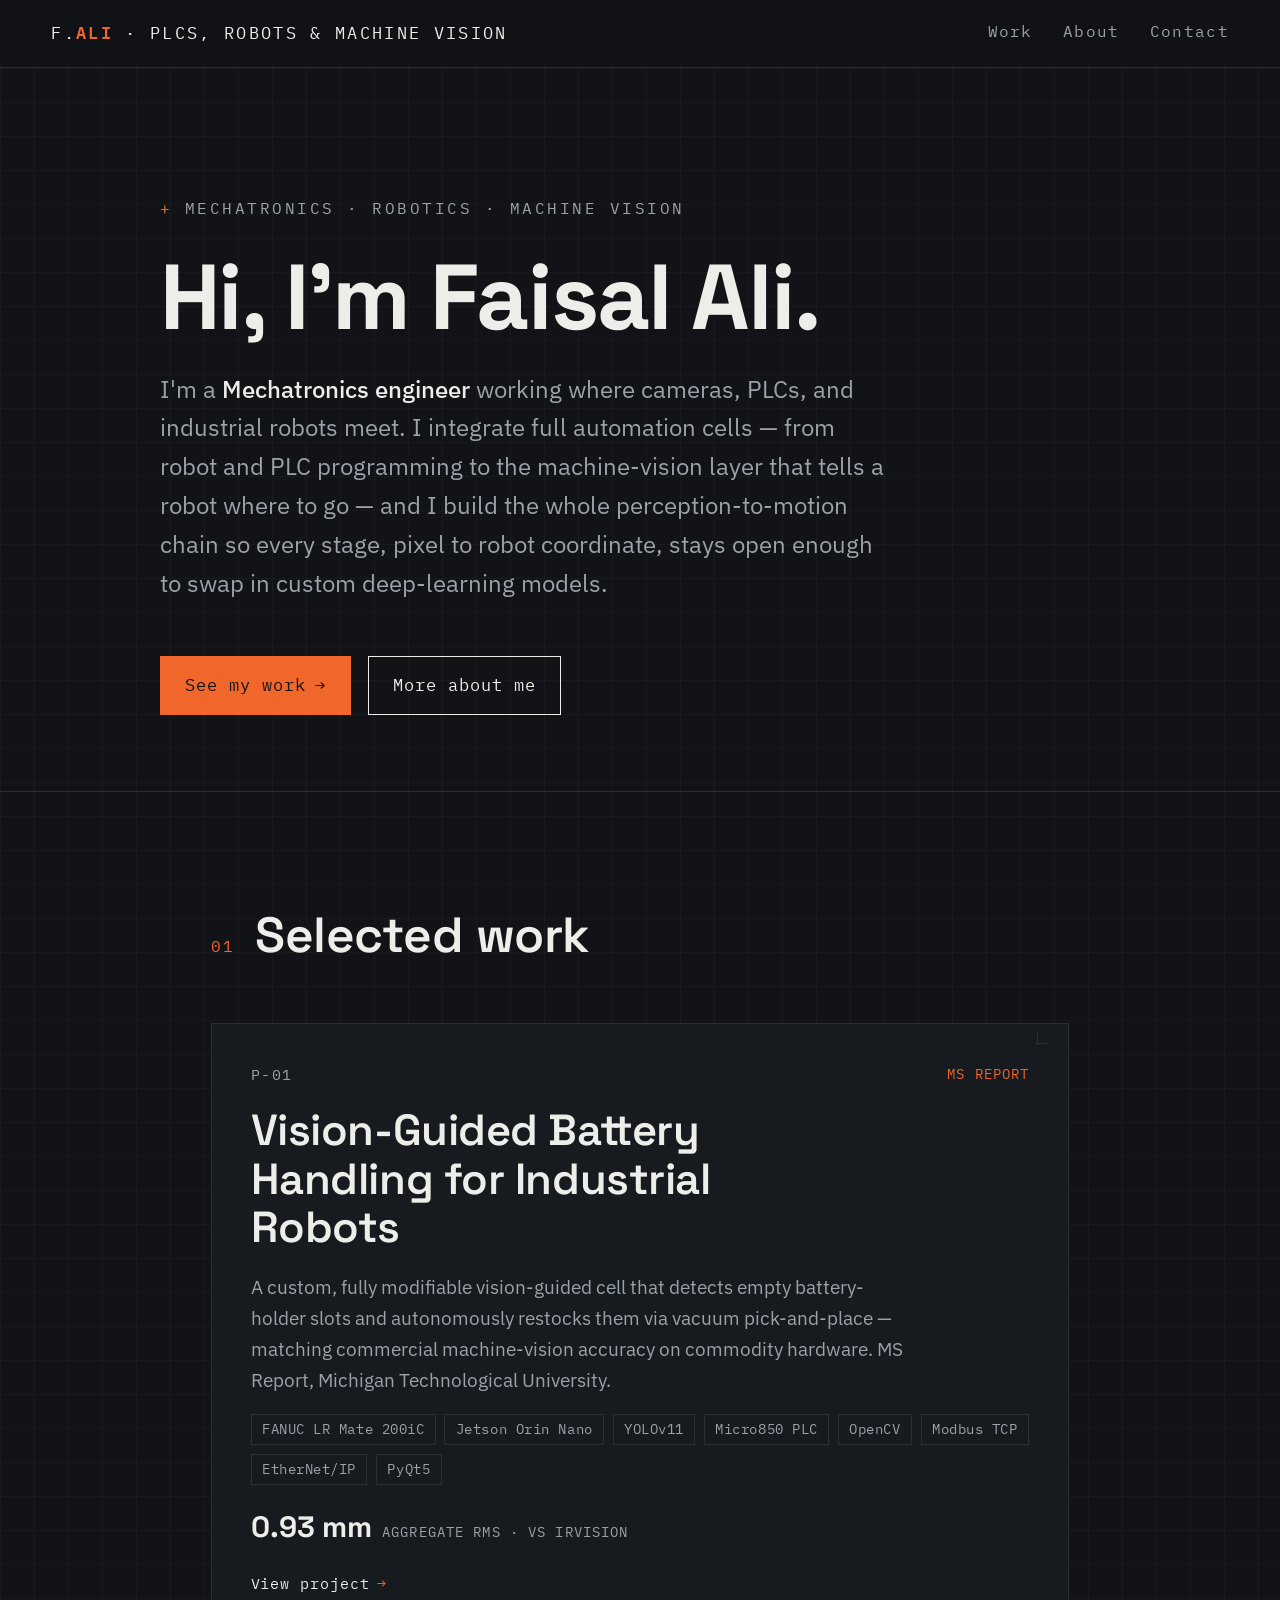
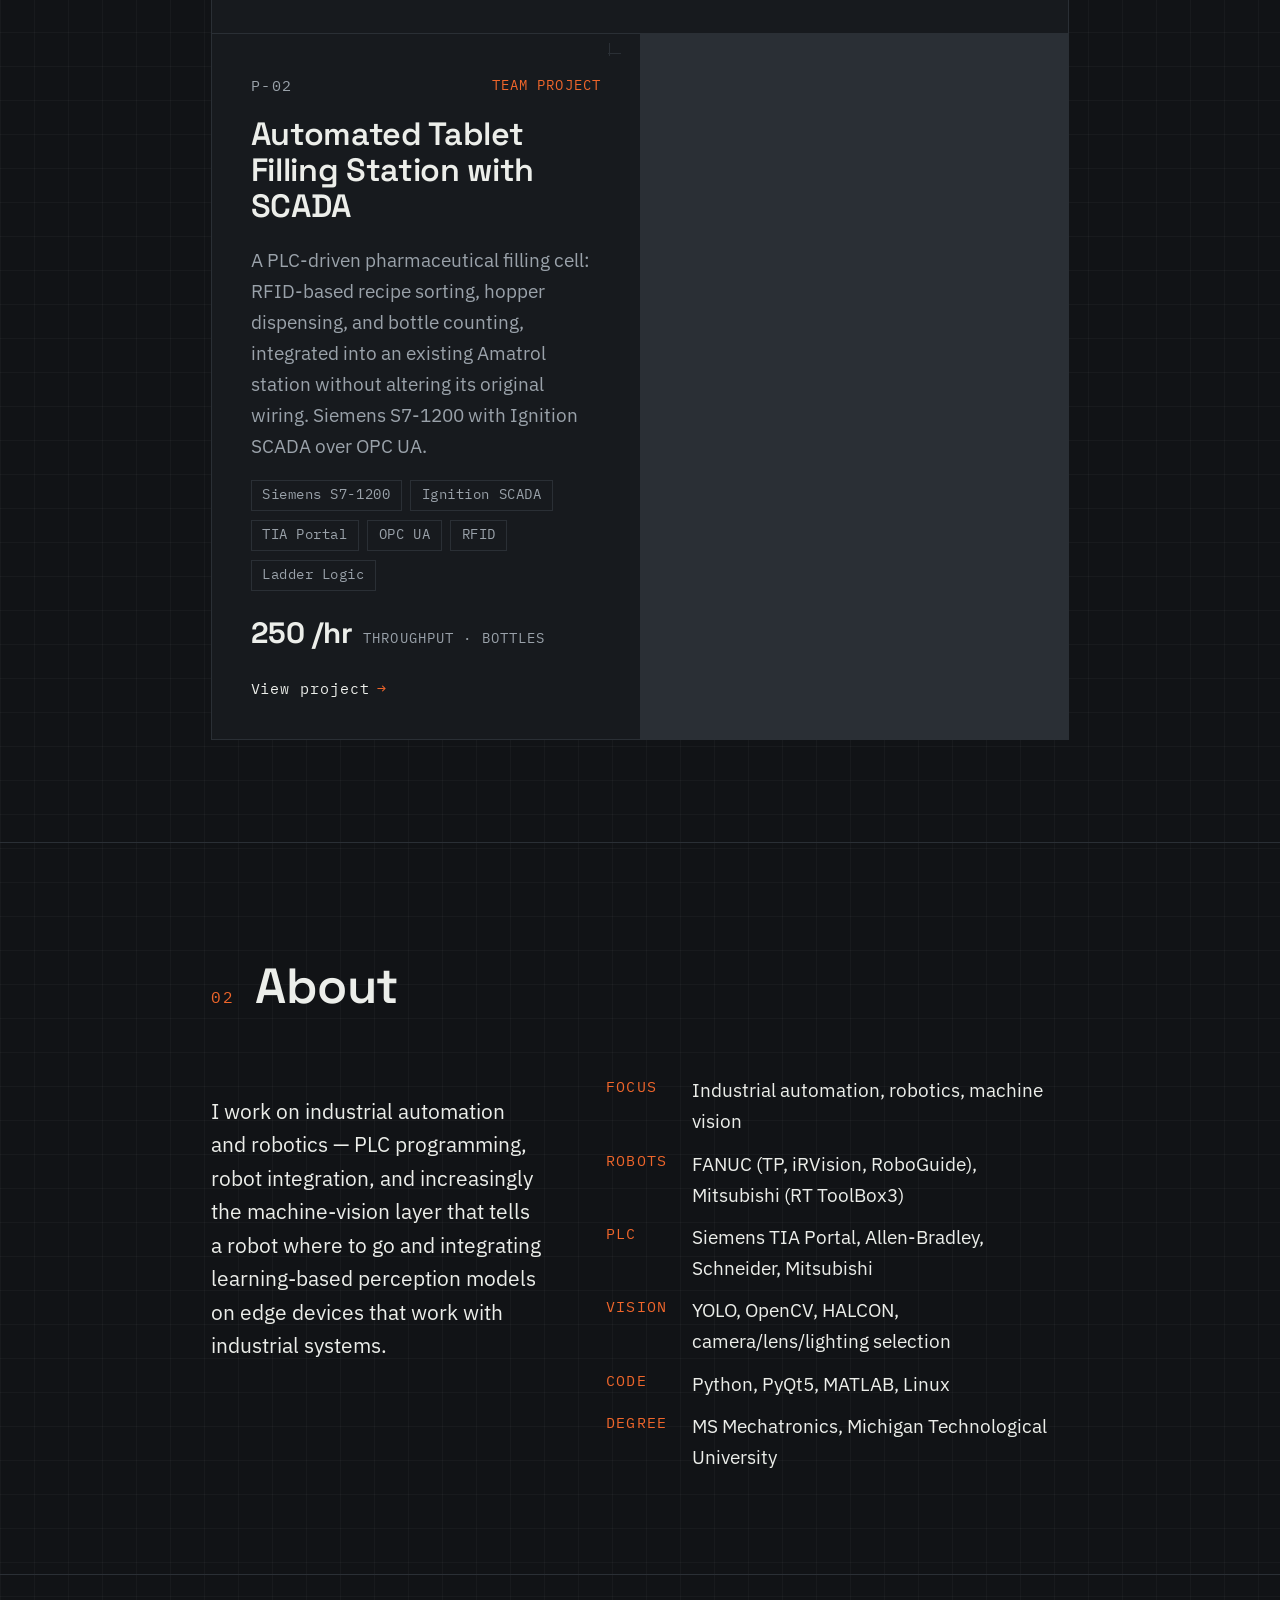
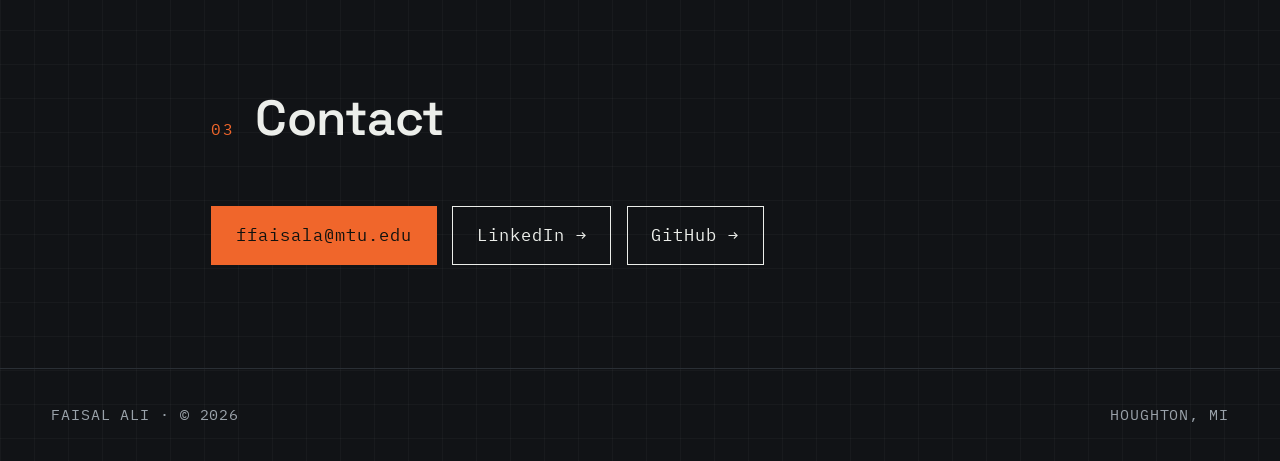
==== commit 0b638b2d: "Revise content in index.html for clarity Updated header and body content for clarity and emphasis." ====
--- a/index.html
+++ b/index.html
@@ -13,7 +13,7 @@
 <body>
 
 <header class="topbar">
-  <span class="mark">F.<b>ALI</b> · METROLOGY-GRADE AUTOMATION</span>
+  <span class="mark">F.<b>ALI</b> · PLCs, ROBOTS & MACHINE VISION </span>
   <nav>
     <a href="#work">Work</a>
     <a href="#about">About</a>
@@ -27,7 +27,7 @@
     <div class="label eyebrow"><span class="tick">+</span> MECHATRONICS · ROBOTICS · MACHINE VISION</div>
     <h1>Hi, I'm Faisal Ali.</h1>
     <p class="lede">
-      I'm a <strong>mechatronics engineer</strong> working where cameras, PLCs, and
+      I'm a <strong>Mechatronics engineer</strong> working where cameras, PLCs, and
       industrial robots meet. I integrate full automation cells — from robot and
       PLC programming to the machine-vision layer that tells a robot where to go —
       and I build the whole perception-to-motion chain so every stage, pixel to
@@ -46,21 +46,6 @@
         <span class="idx">01</span>
         <h2>Selected work</h2>
       </div>
-
-      <!-- flagship result, framed as a metrology readout -->
-      <div class="callout" style="margin-bottom:2rem;">
-        <div class="figure">
-          <div class="val">0.93<small>mm RMS</small></div>
-          <div class="cap">Custom vision pipeline · 8 validation runs</div>
-        </div>
-        <div class="compare">
-          <div class="row"><span class="k">FANUC iRVision — fixed 200iC</span><span class="v">0.904 mm</span></div>
-          <div class="row"><span class="k">FANUC iRVision — robot 200iD</span><span class="v">0.756 mm</span></div>
-          <div class="row"><span class="k">Custom (Orbbec + Jetson)</span><span class="v">0.930 mm</span></div>
-          <p class="note">My battery-handling cell — commodity hardware, benchmarked on the same task against a commercial machine-vision system.</p>
-        </div>
-      </div>
-
       <div class="grid" id="project-grid"><!-- rendered by app.js --></div>
     </div>
   </section>
@@ -77,15 +62,8 @@
           <p>
             I work on industrial automation and robotics — PLC programming,
             robot integration, and increasingly the machine-vision layer that
-            tells a robot where to go. My recent focus is camera-to-robot
-            calibration and learning-based perception on embedded hardware.
-          </p>
-          <p>
-            Before graduate school I spent two years in technical sales at TE
-            Connectivity, supporting OEMs through line-down situations across
-            connectors, sensors, and relays — so I'm comfortable talking
-            engineering with a customer's technical team and translating it into
-            terms the business side signs off on.
+            tells a robot where to go and integrating learning-based perception models
+            on edge devices that work with industrial systems.
           </p>
         </div>
         <dl>
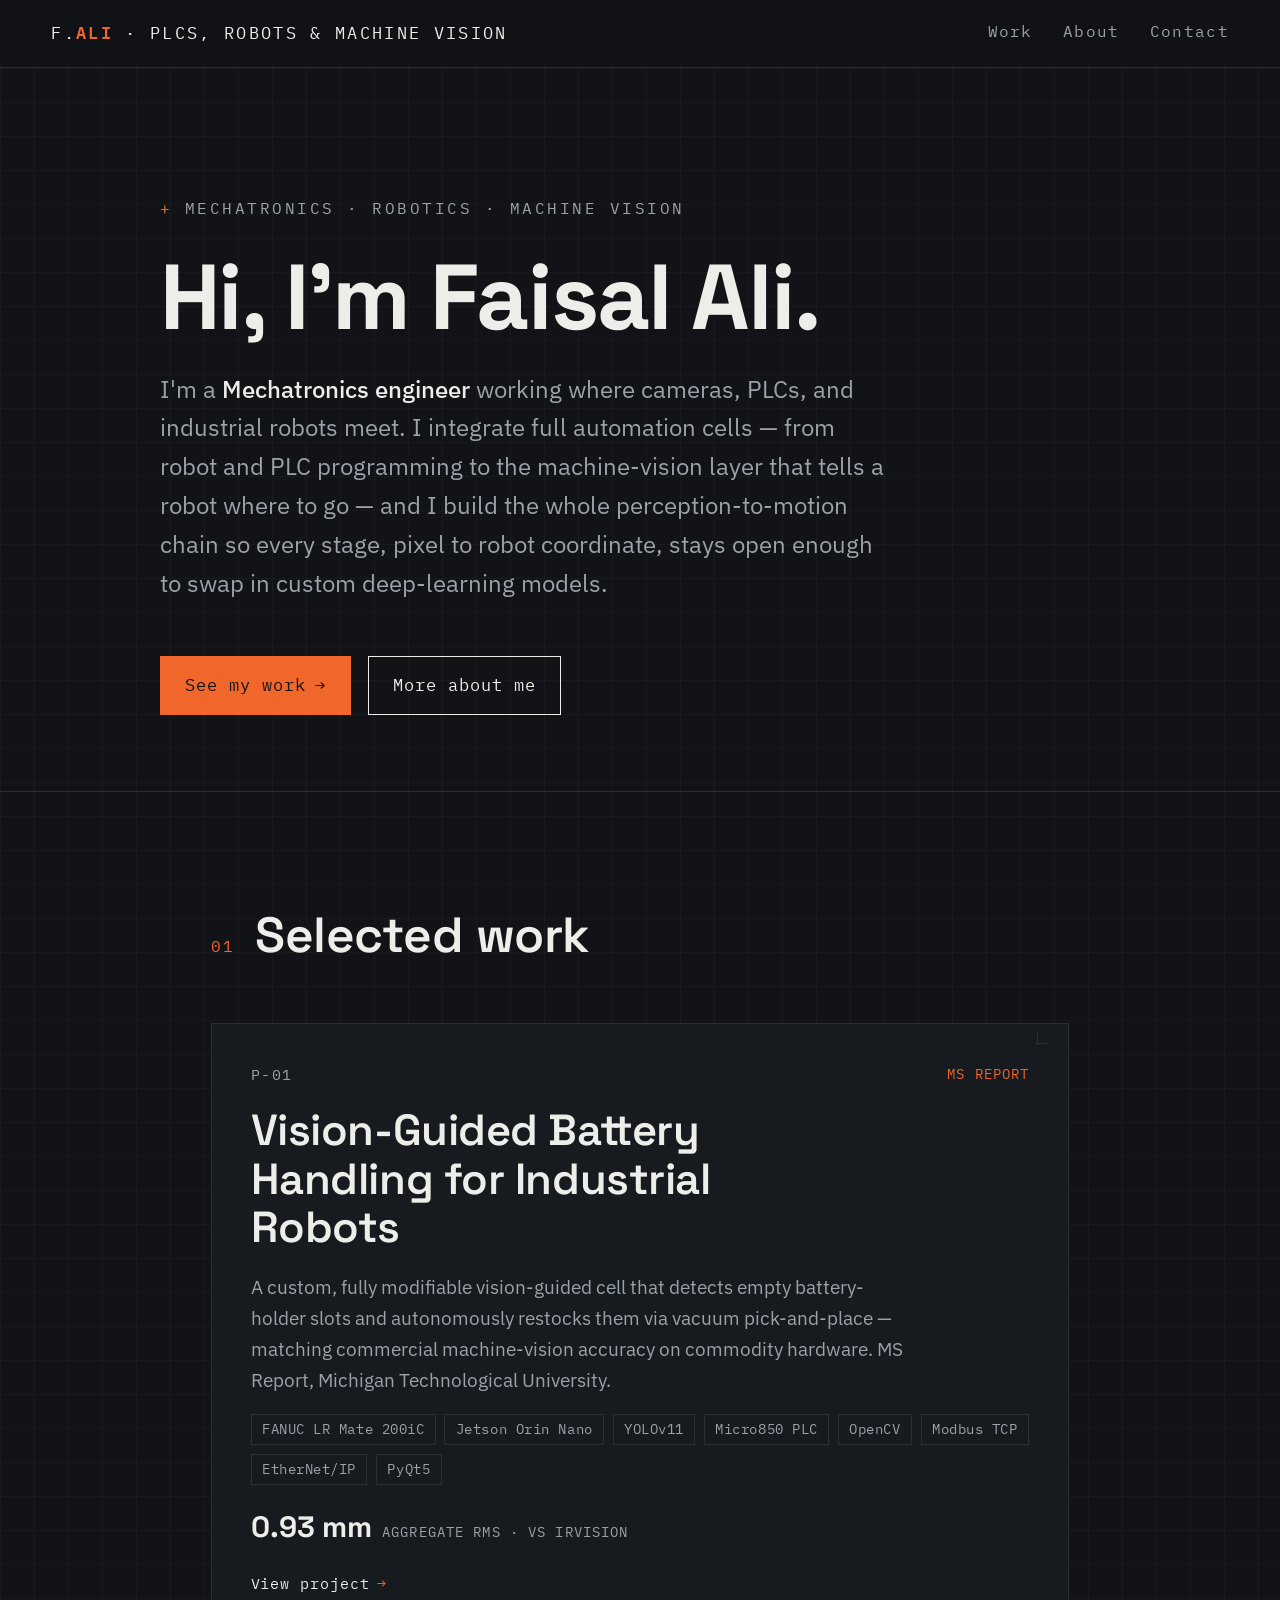
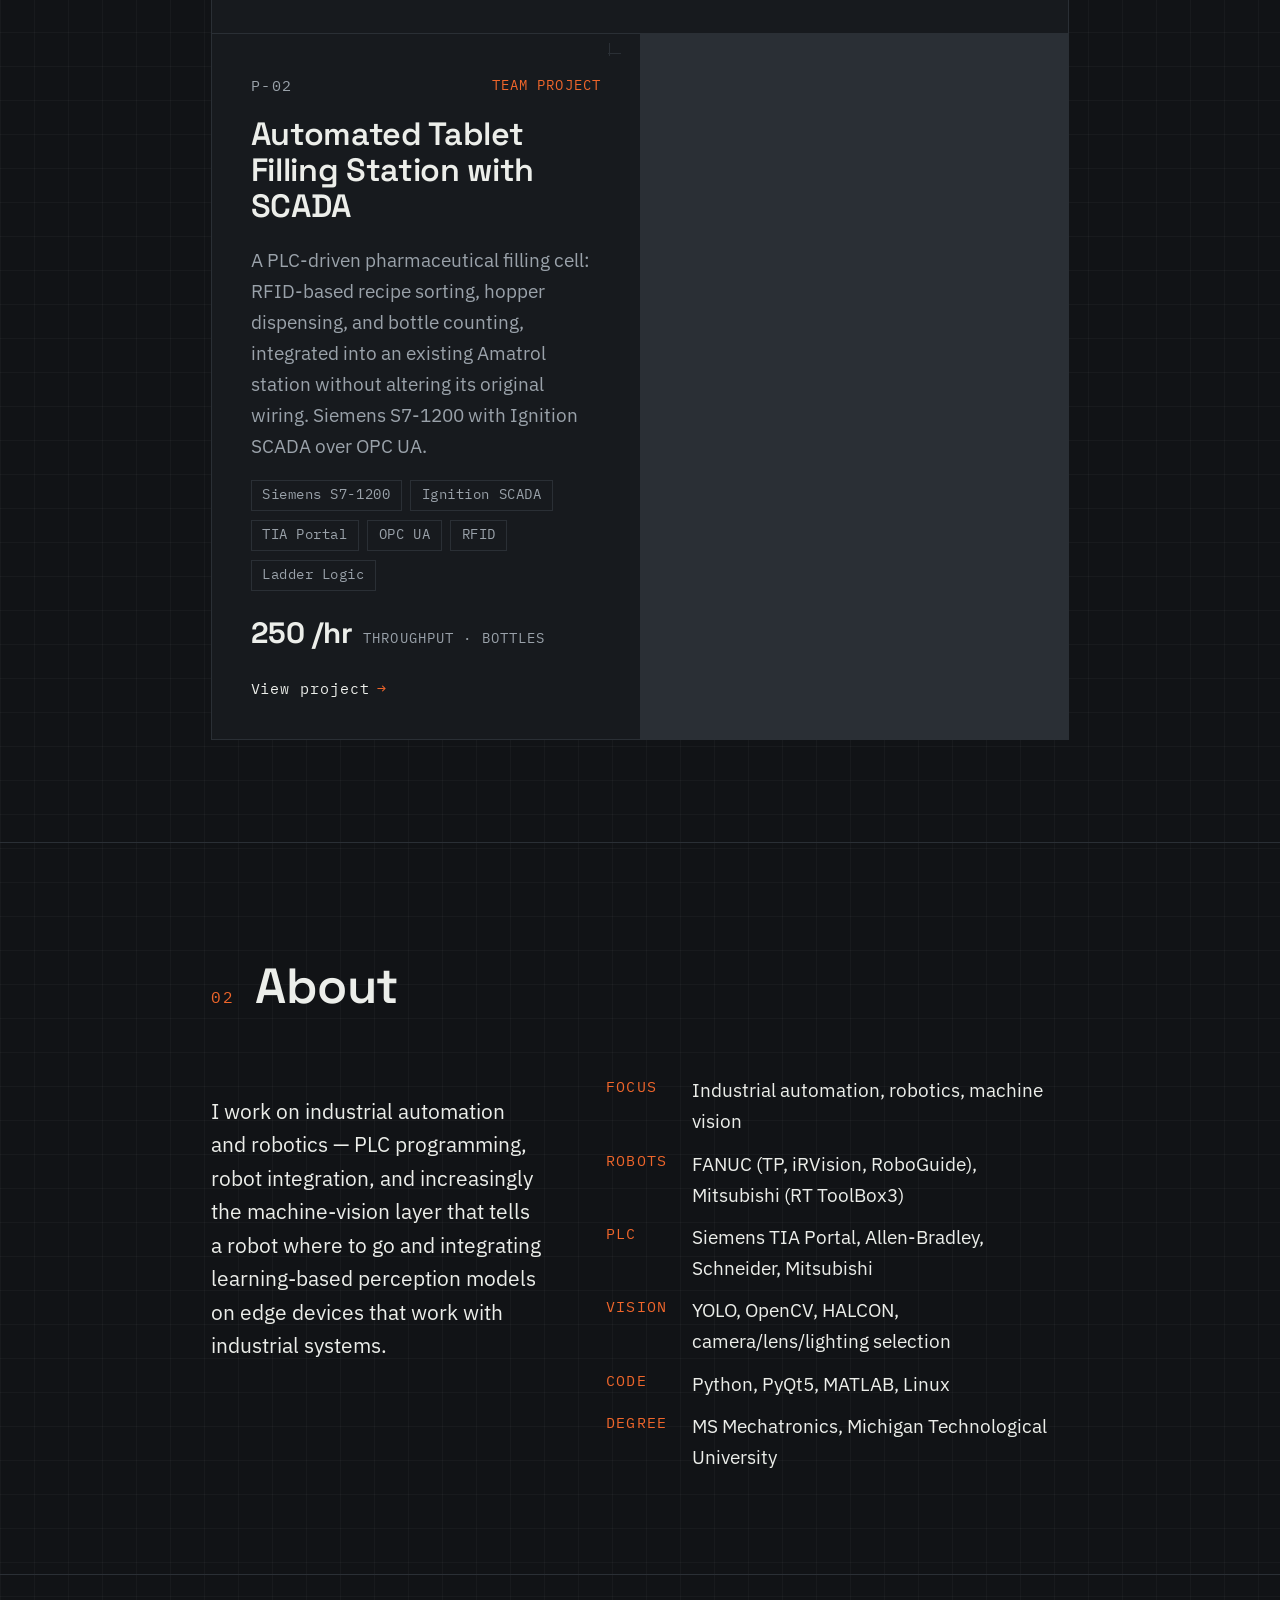
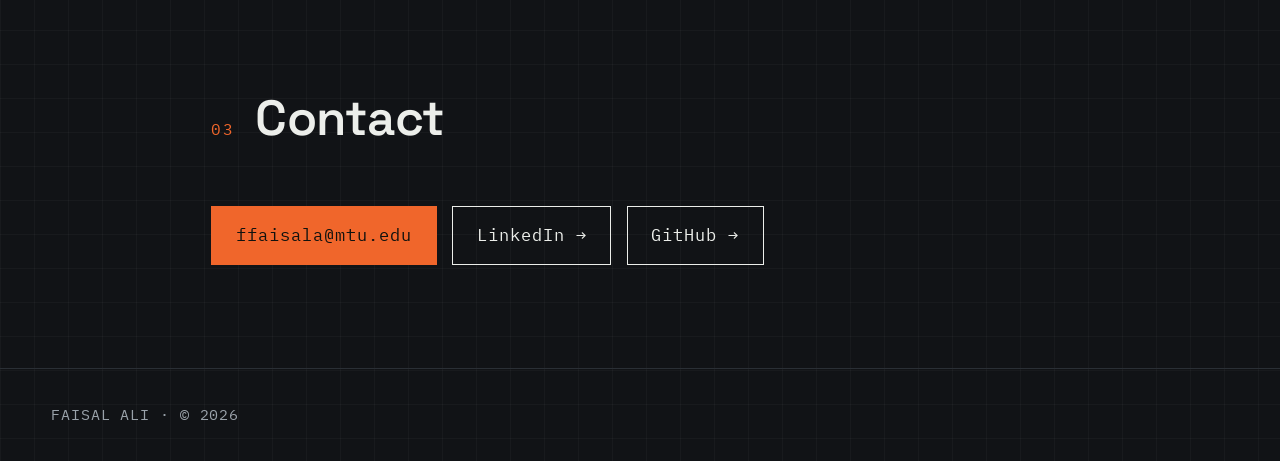
==== commit b183364f: "Remove location from footer in index.html" ====
--- a/index.html
+++ b/index.html
@@ -96,7 +96,6 @@
 
 <footer class="foot">
   <span>FAISAL ALI · © 2026</span>
-  <span>HOUGHTON, MI</span>
 </footer>
 
 <script src="app.js"></script>
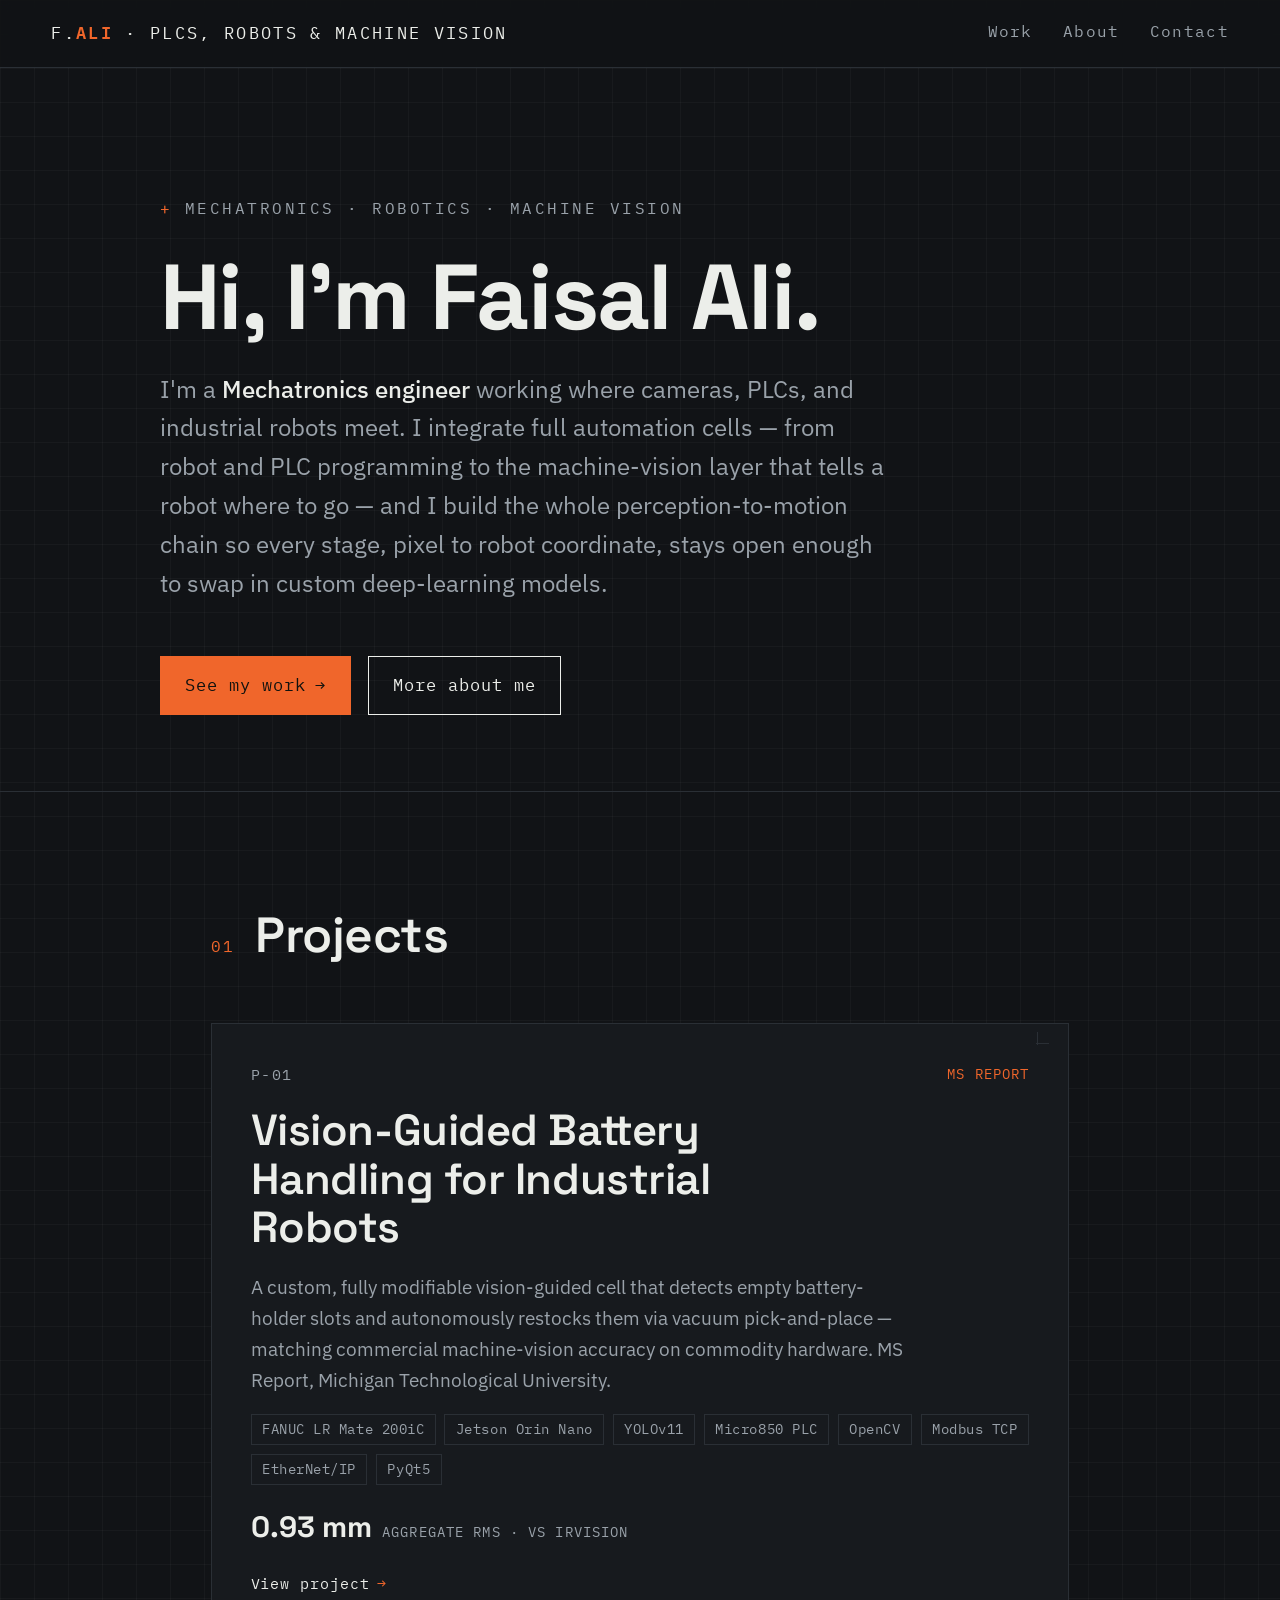
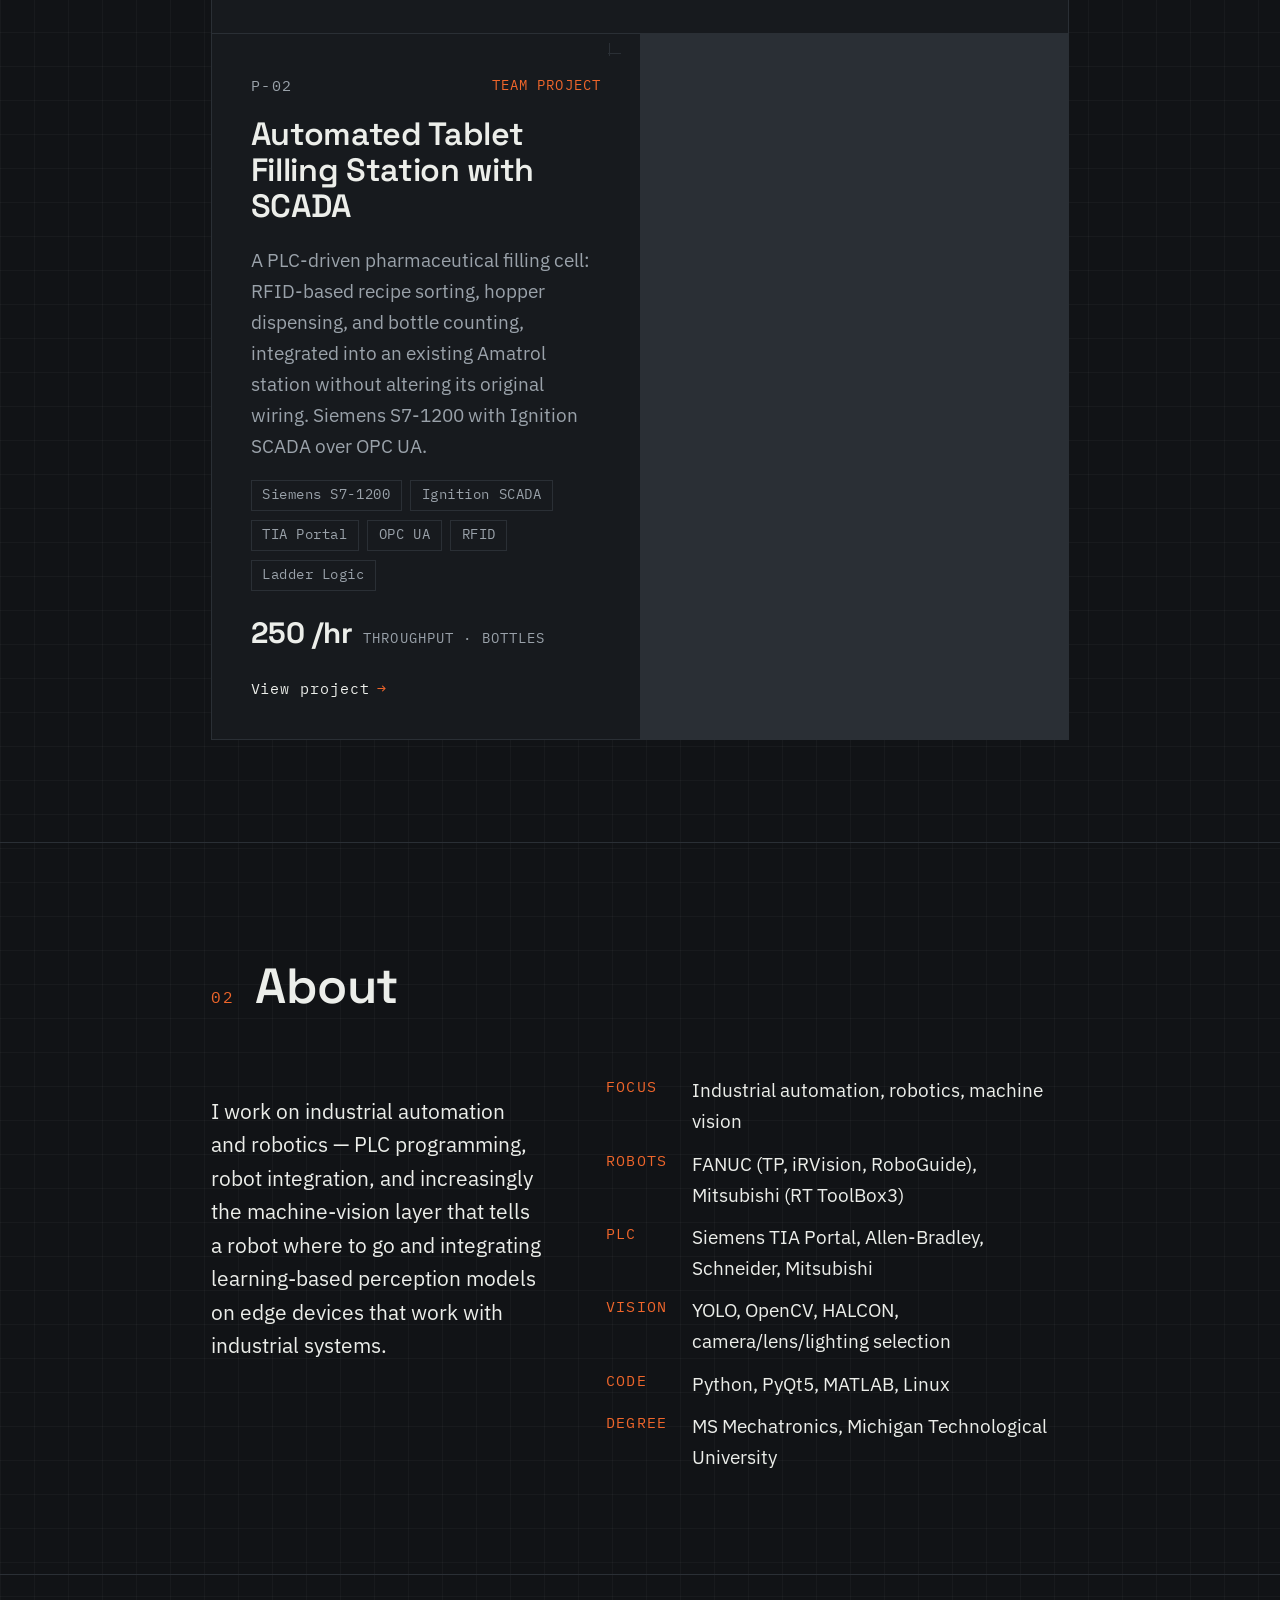
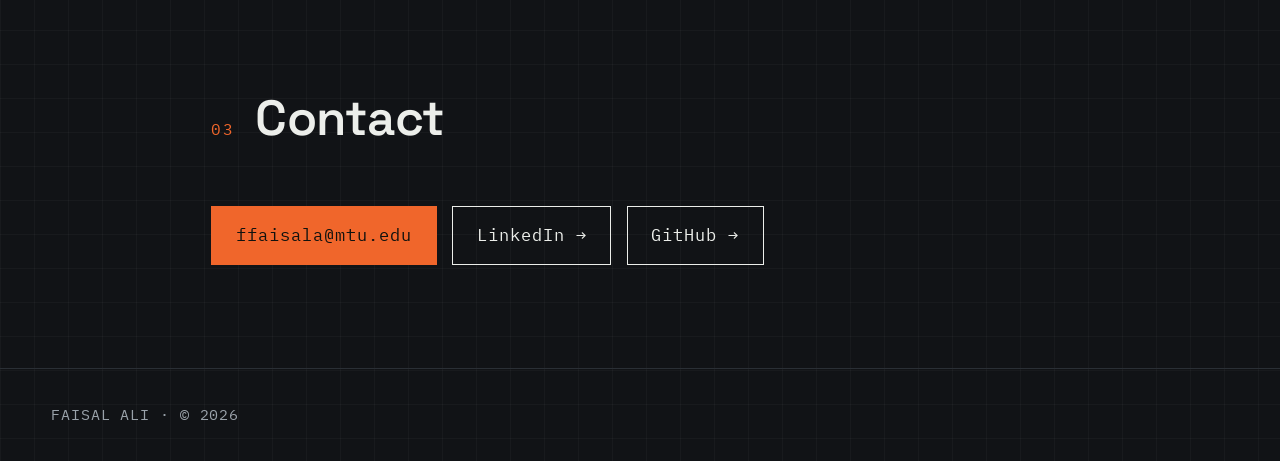
==== commit 257caf72: "Change section title from 'Selected work' to 'Projects'" ====
--- a/index.html
+++ b/index.html
@@ -44,7 +44,7 @@
     <div class="wrap">
       <div class="section-head">
         <span class="idx">01</span>
-        <h2>Selected work</h2>
+        <h2>Projects</h2>
       </div>
       <div class="grid" id="project-grid"><!-- rendered by app.js --></div>
     </div>
